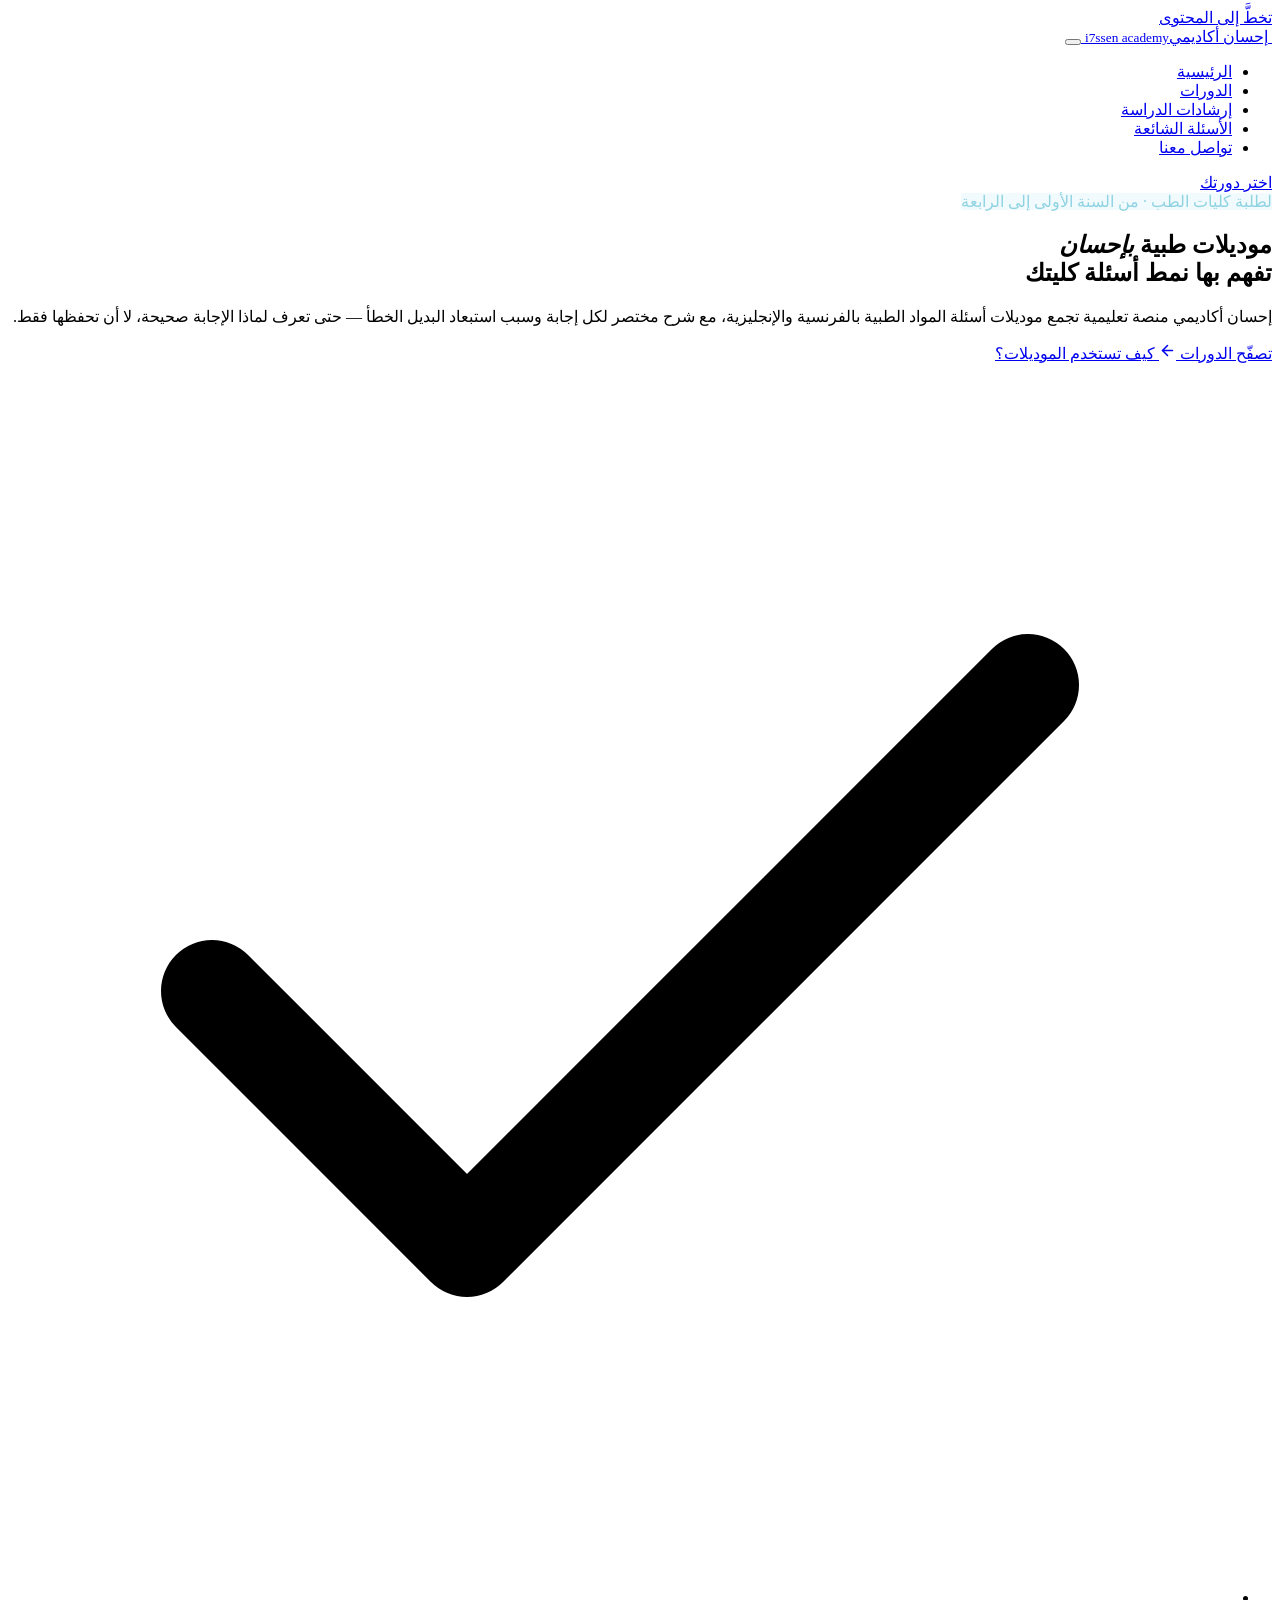
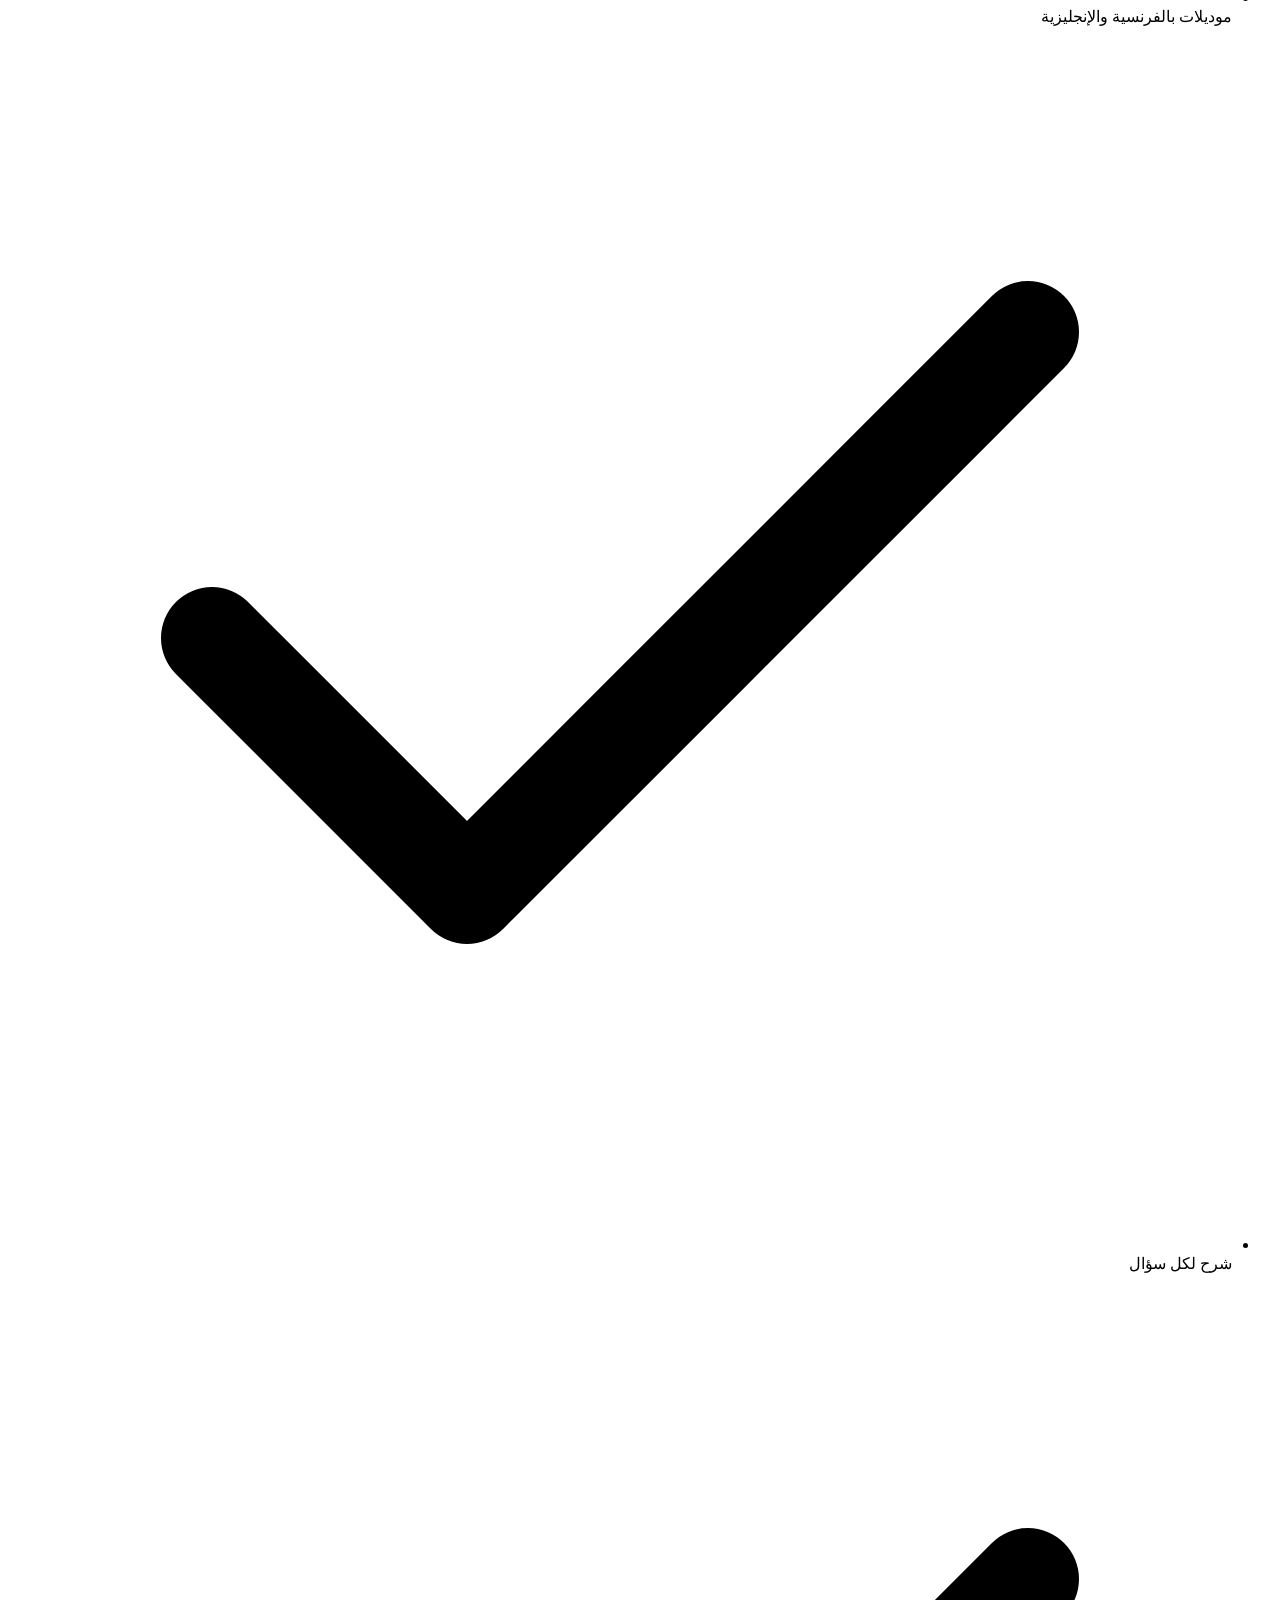
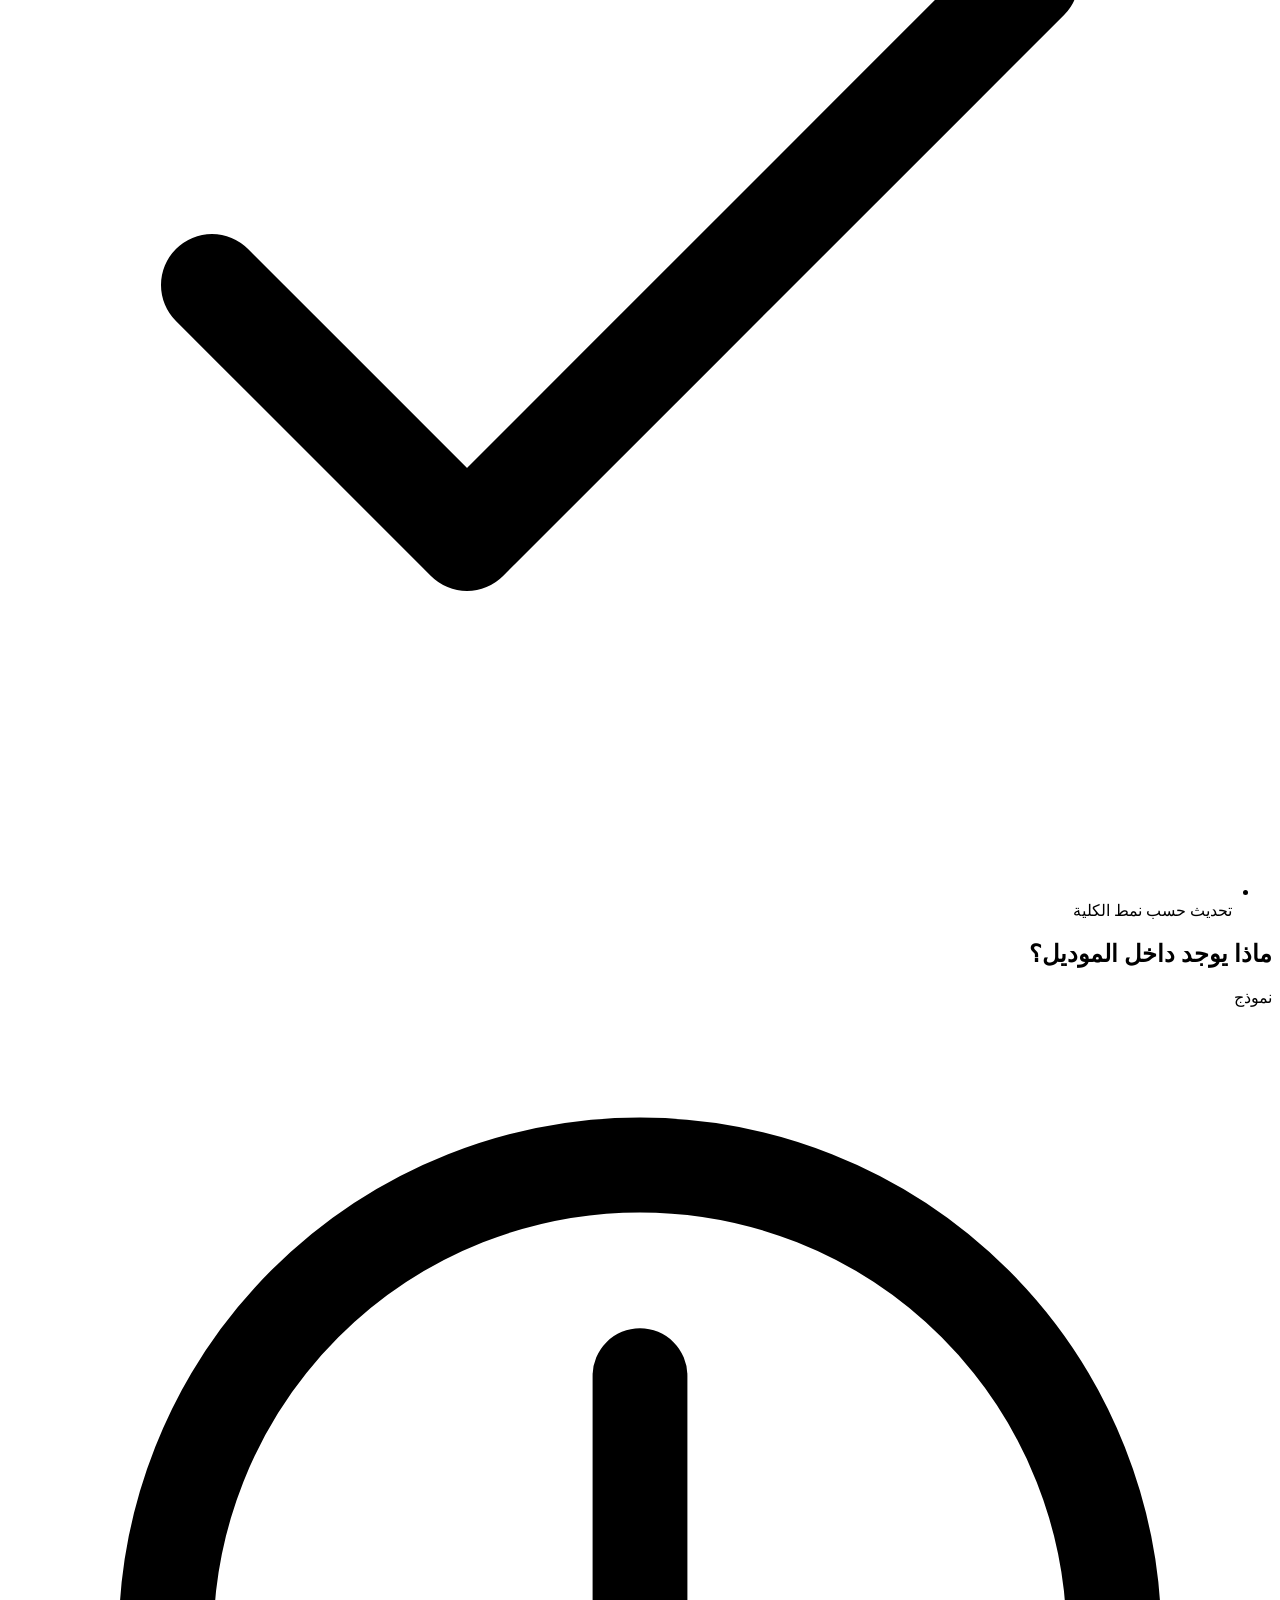
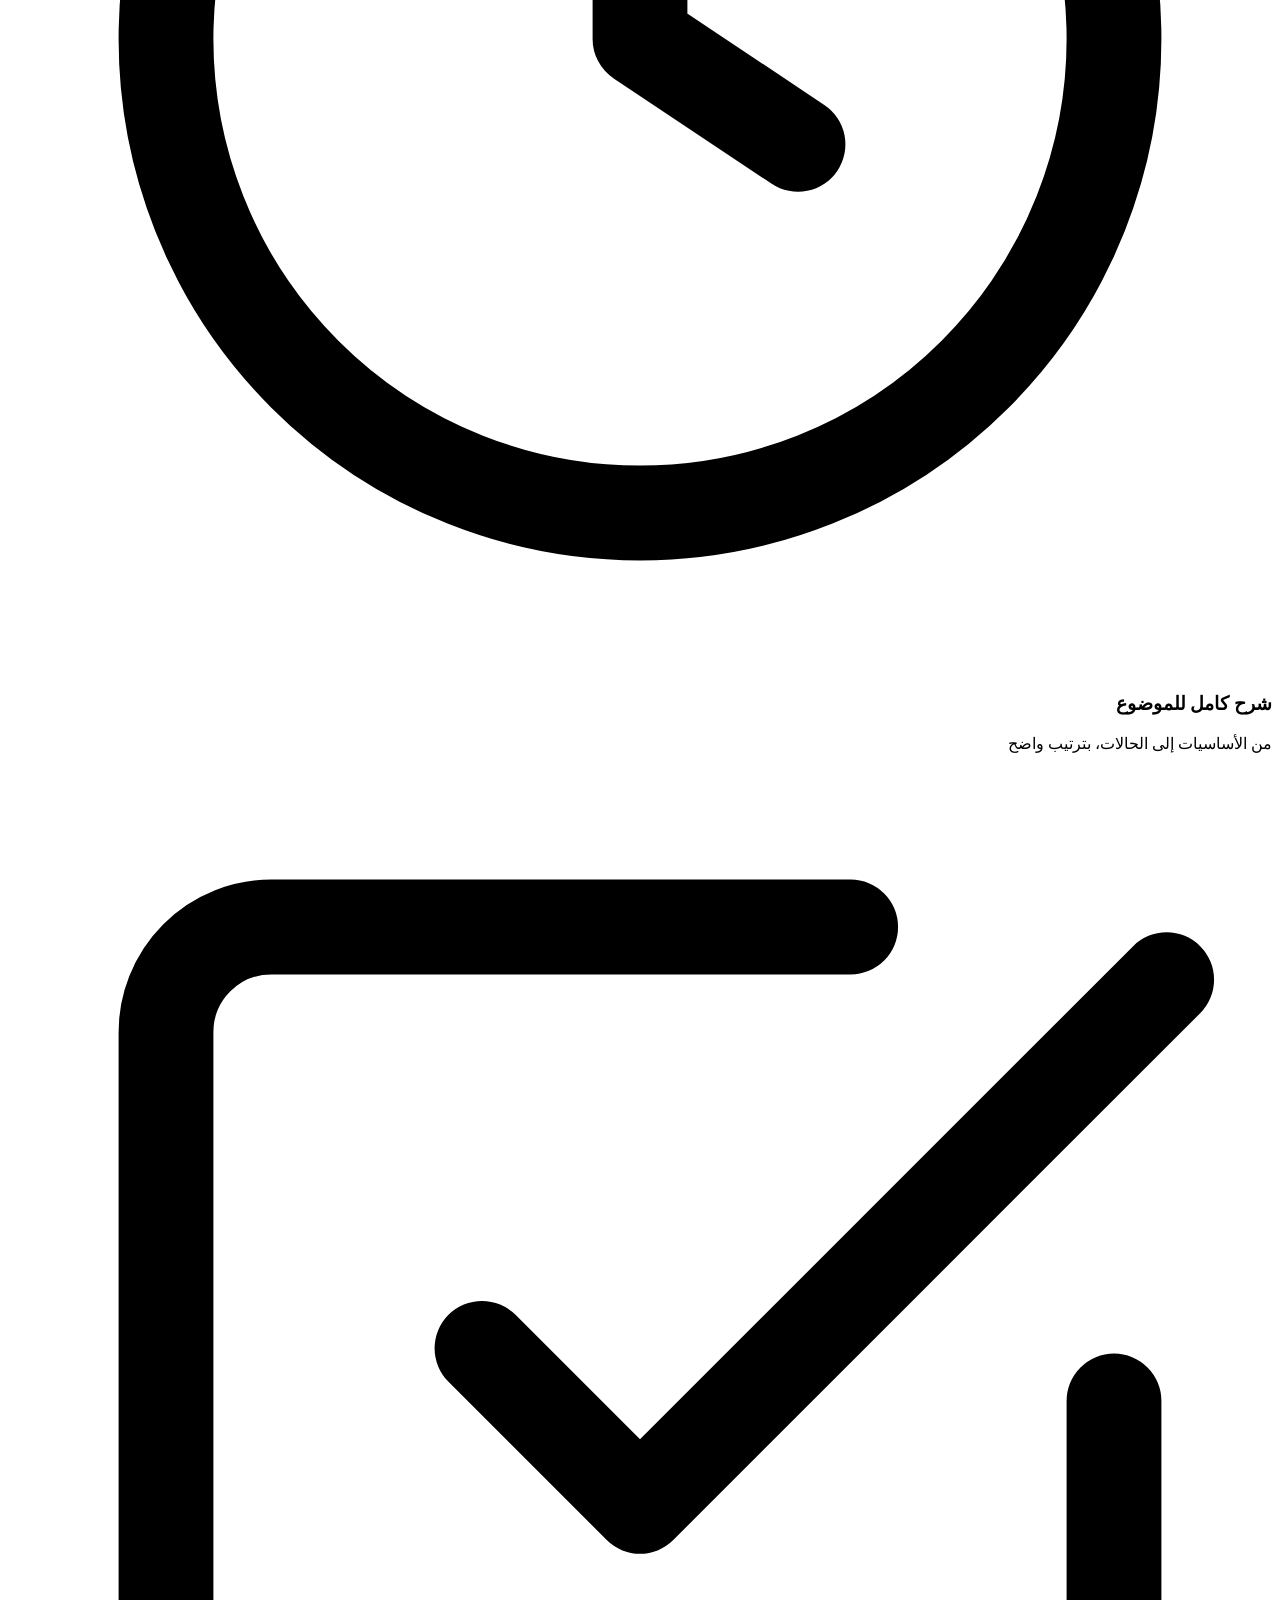
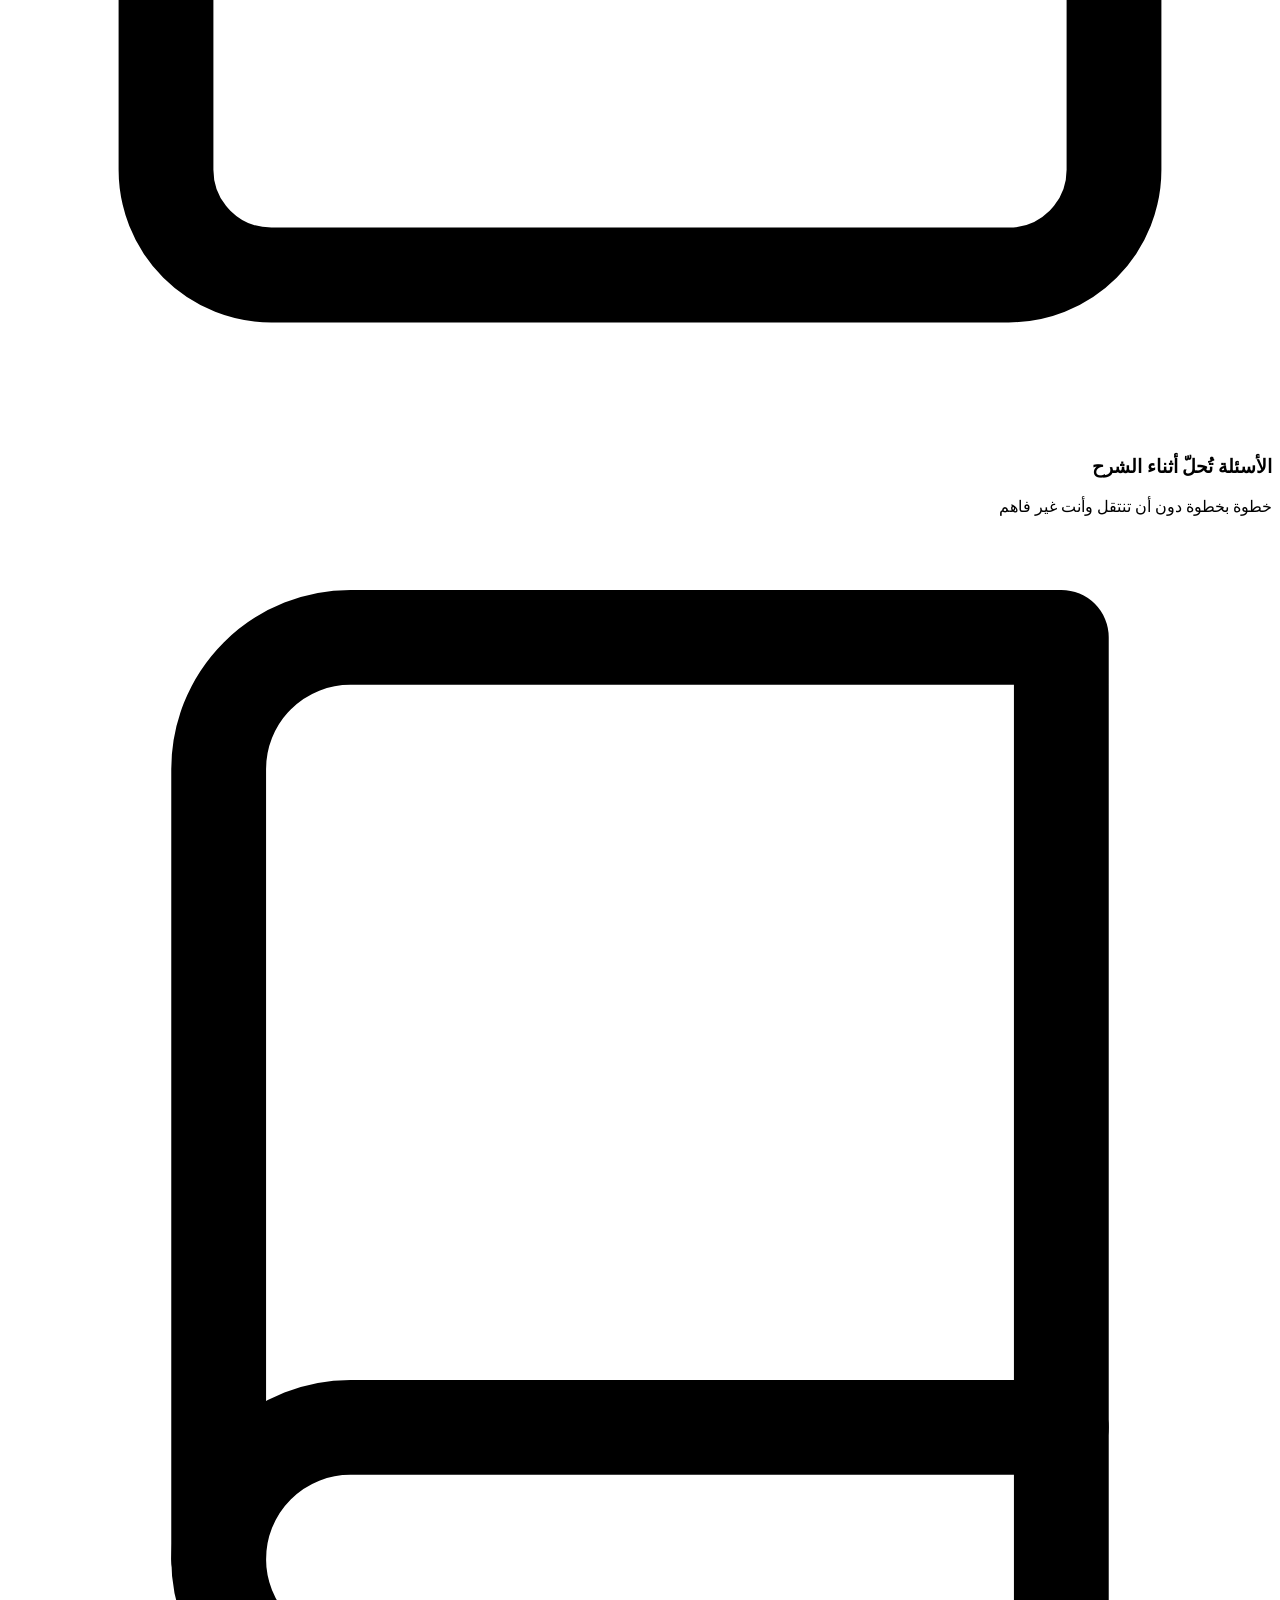
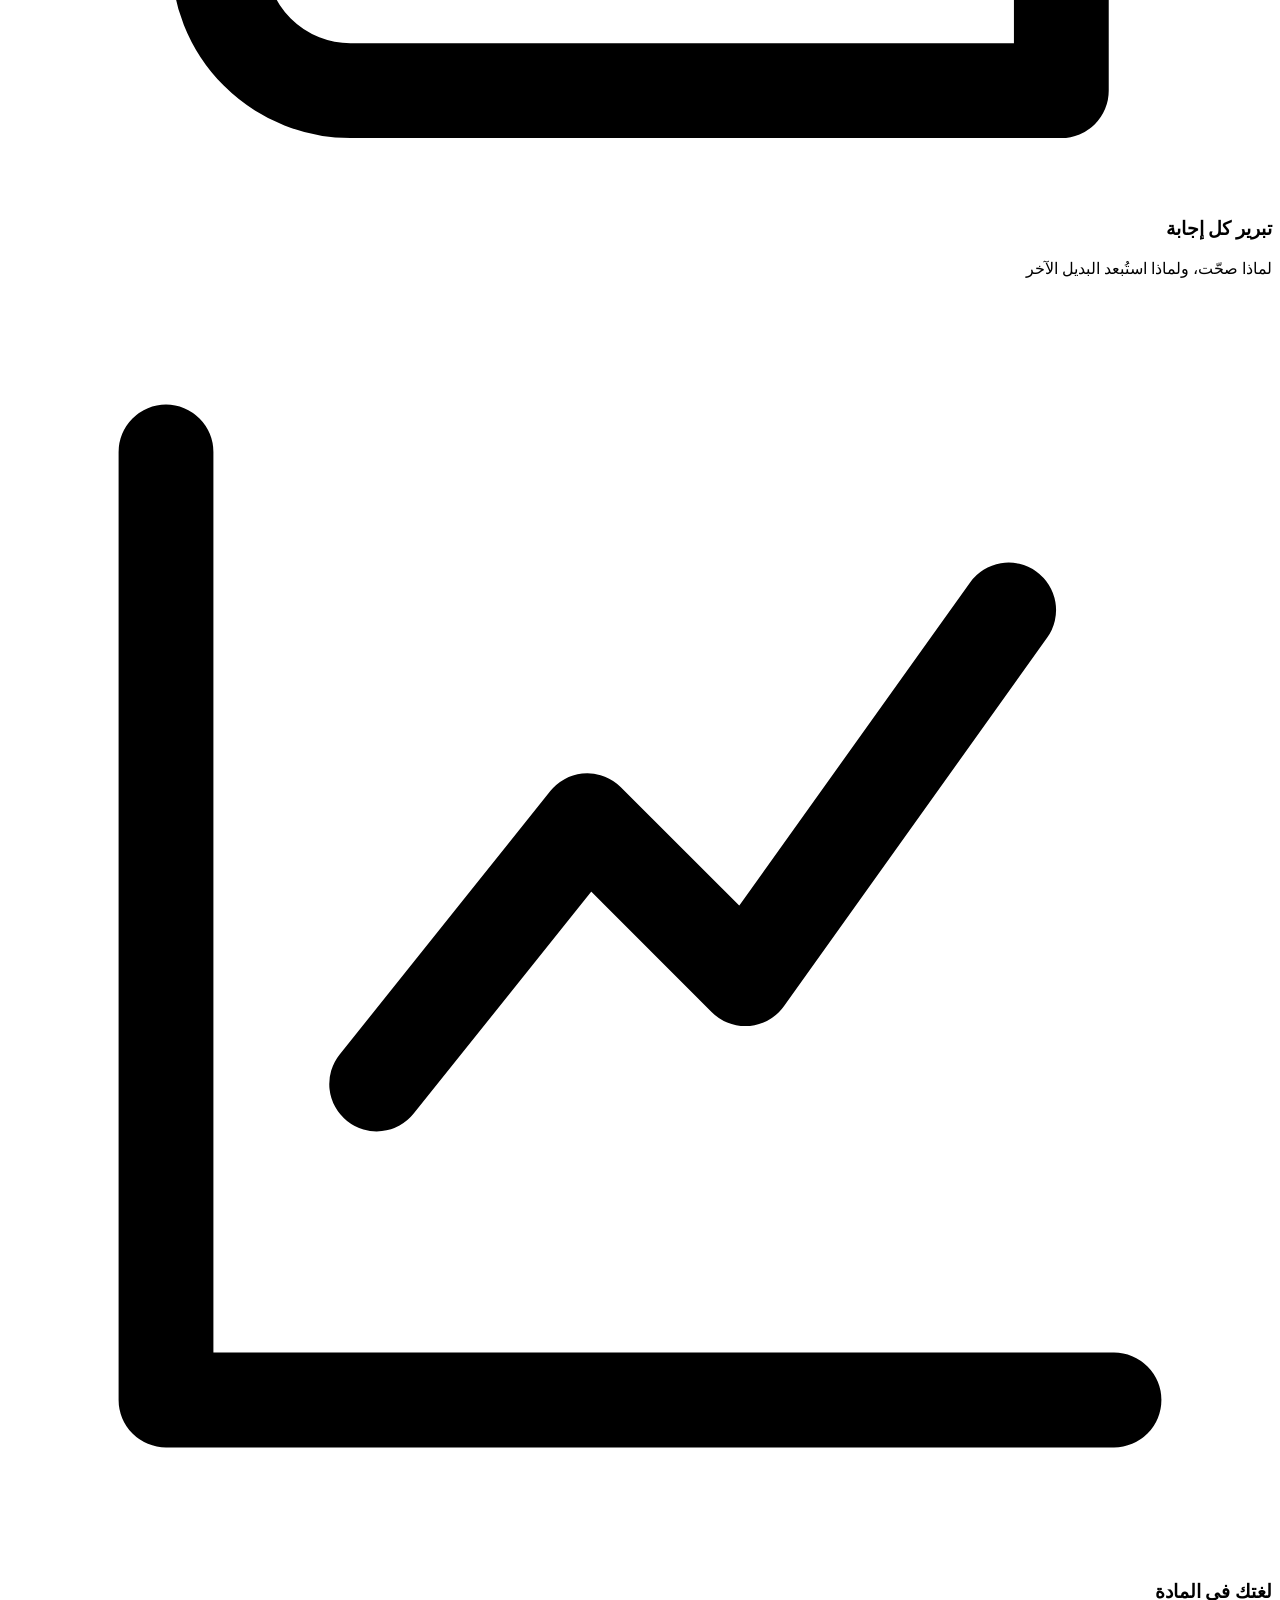
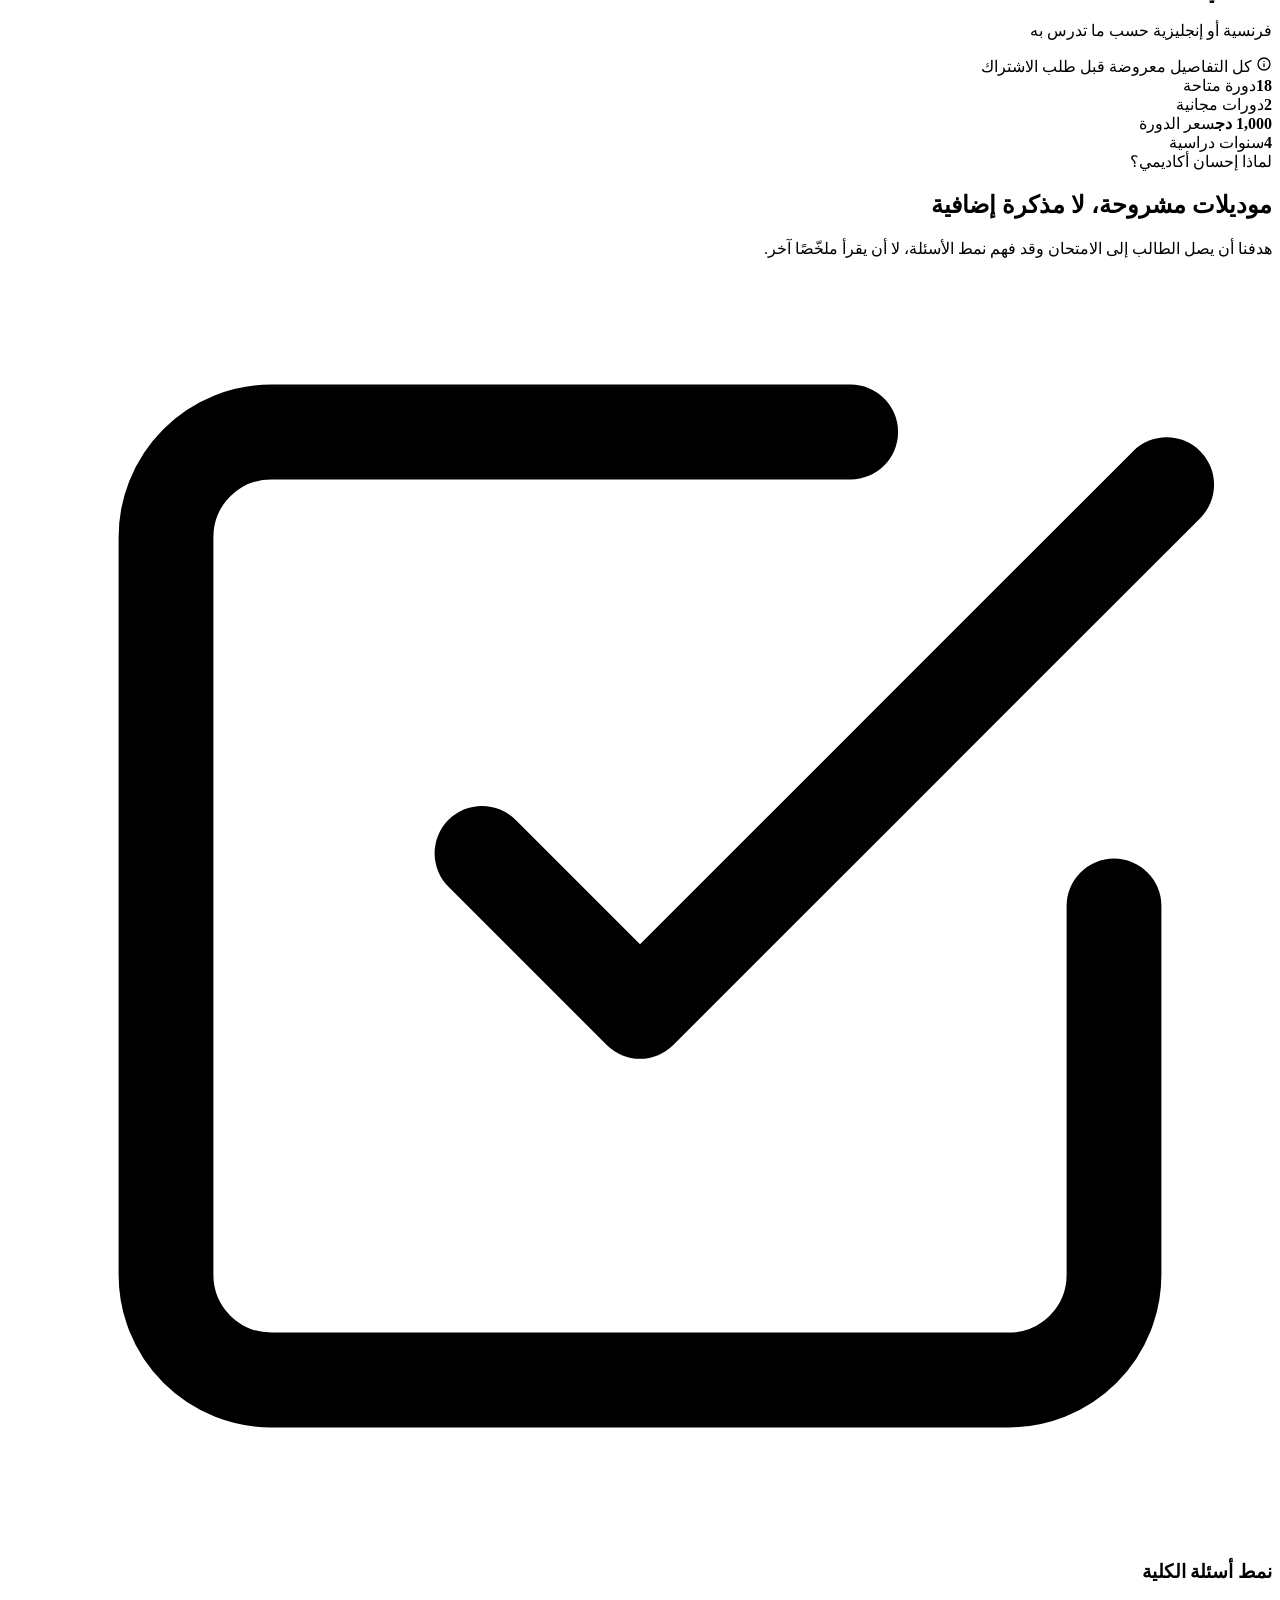
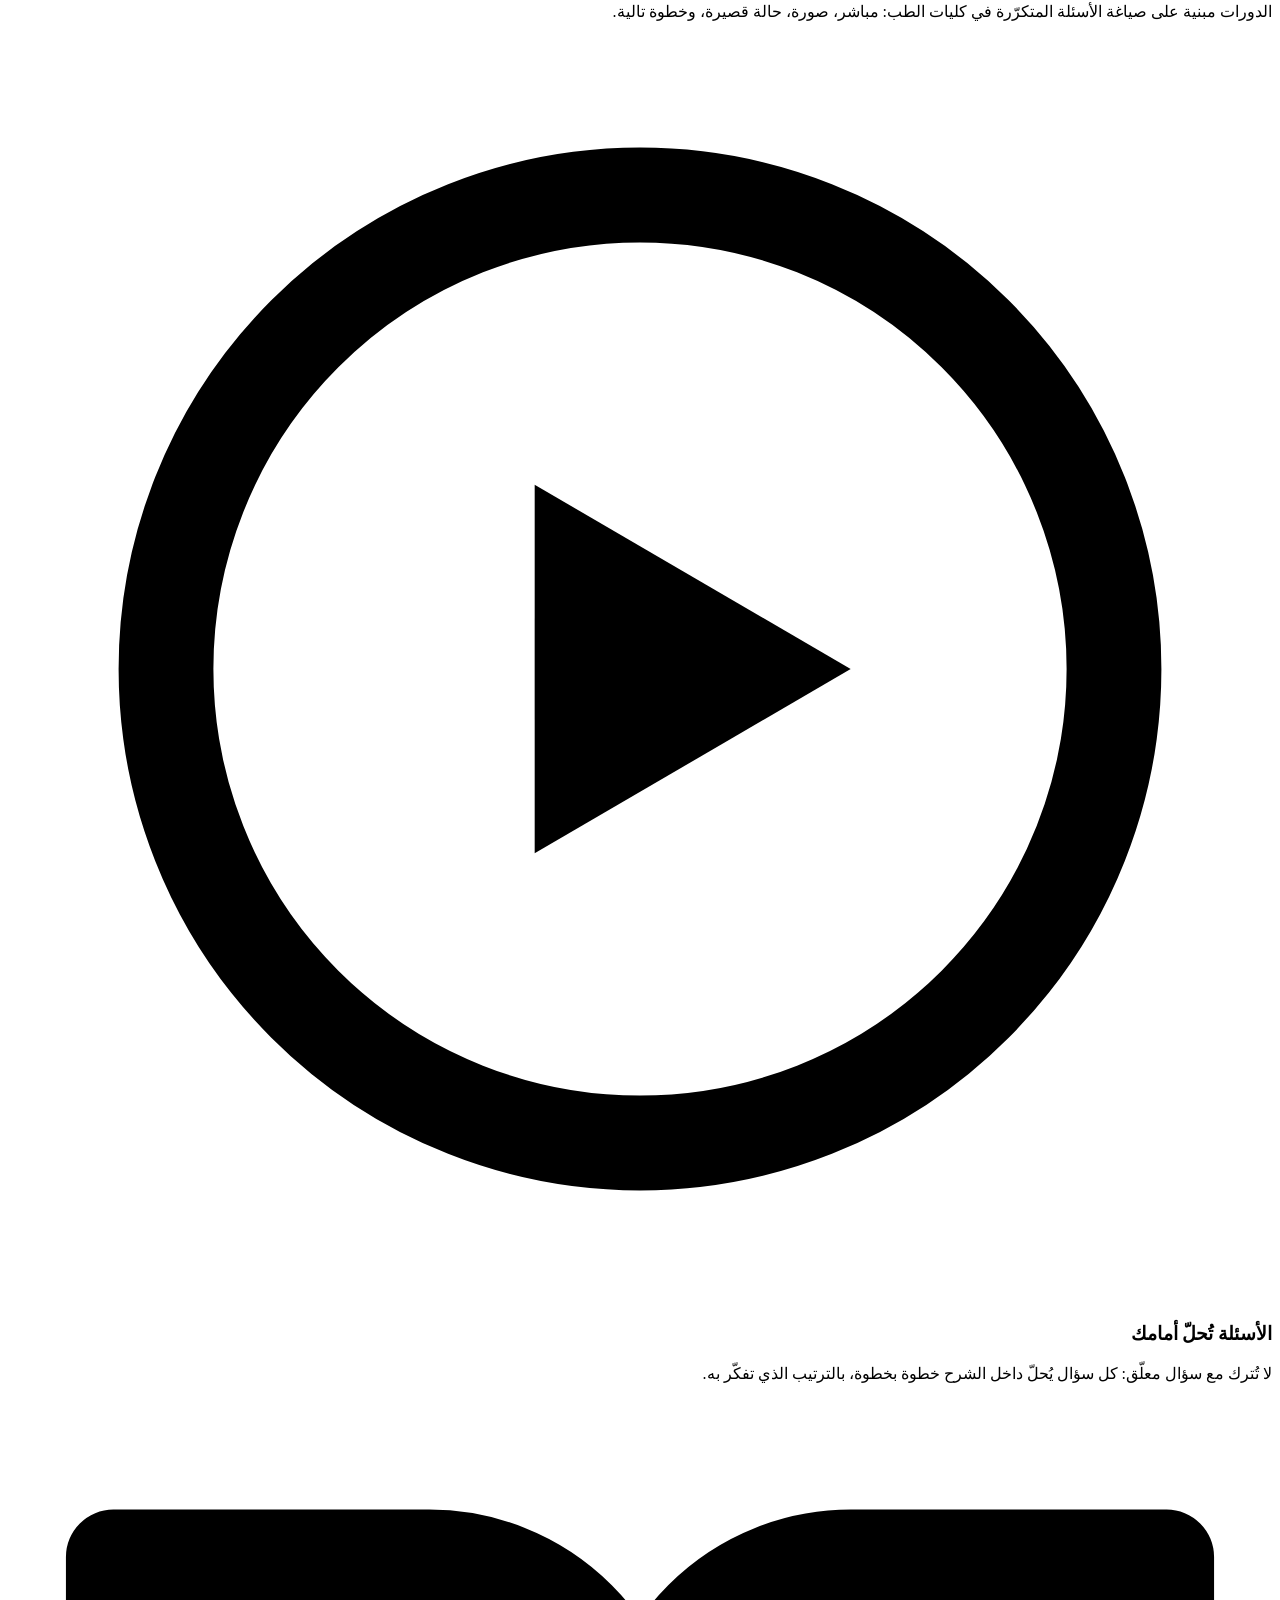
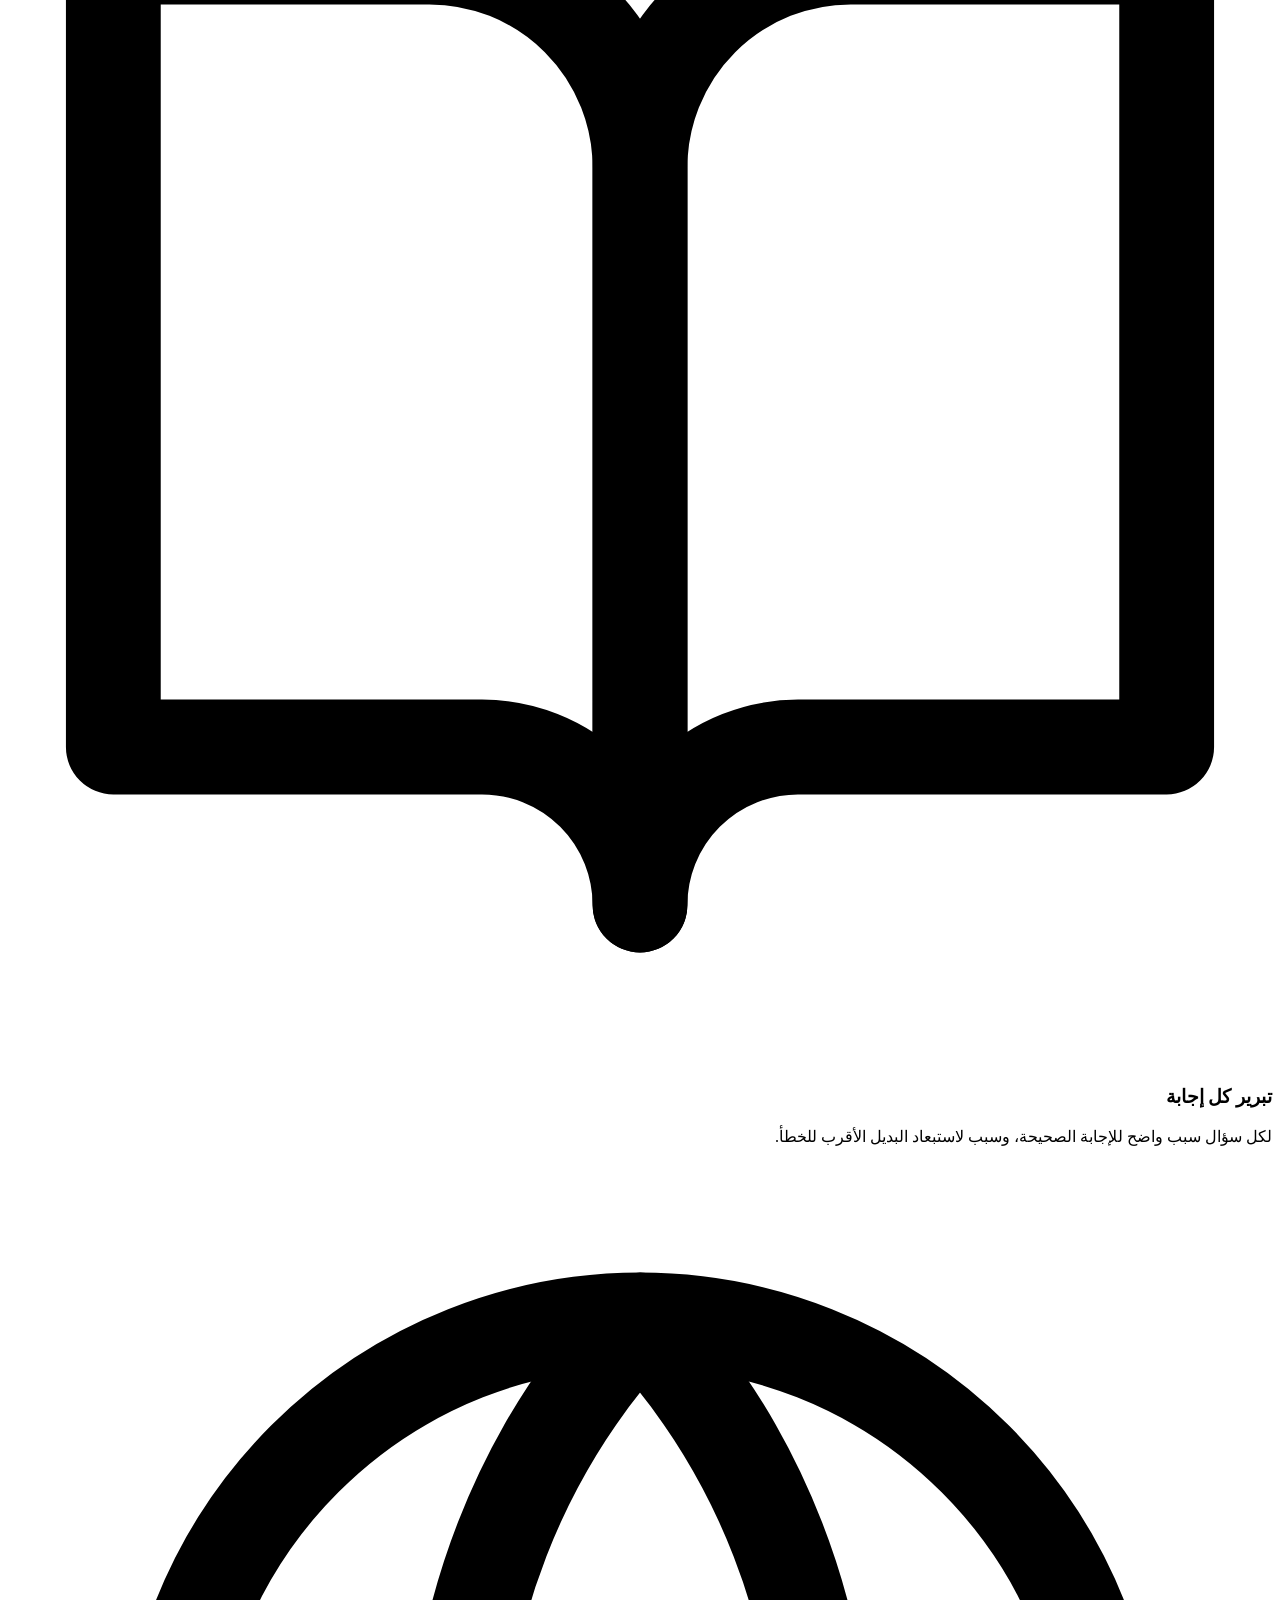
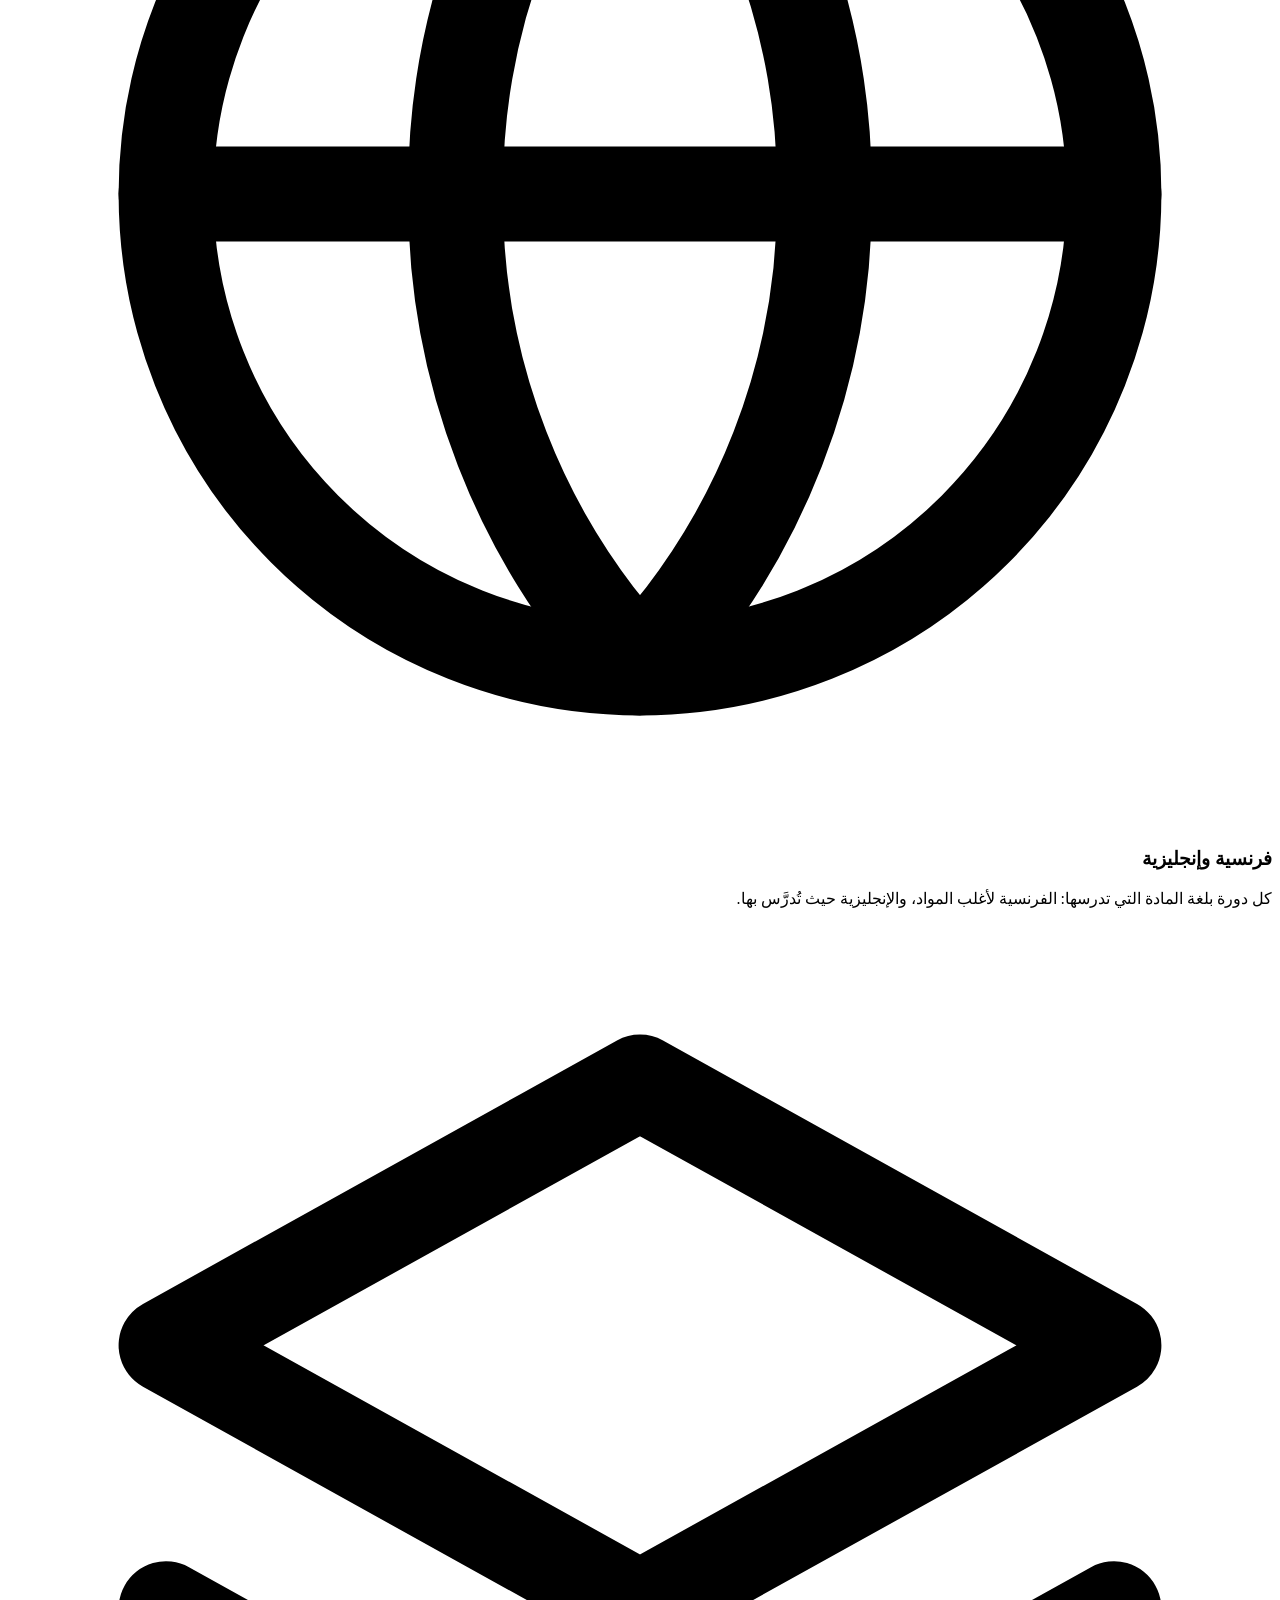
==== index.html @ d599712e "Add files via upload" ====
<!DOCTYPE html>
<html lang="ar" dir="rtl">
<head>
  <meta charset="UTF-8">
  <script>document.documentElement.classList.add("js");</script>
  <meta name="viewport" content="width=device-width, initial-scale=1">
  <title>إحسان أكاديمي | موديلات طبية لطلبة كليات الطب</title>
  <meta name="description" content="إحسان أكاديمي — دورات طبية على شكل موديلات مشروحة لطلبة كليات الطب: السنة الأولى إلى الرابعة ودورات عامة، مع حل الأسئلة داخل الشرح.">
  <link rel="preconnect" href="https://fonts.googleapis.com">
  <link rel="preconnect" href="https://fonts.gstatic.com" crossorigin>
  <link href="https://fonts.googleapis.com/css2?family=Tajawal:wght@400;500;700;800;900&display=swap" rel="stylesheet">
  <link rel="stylesheet" href="assets/css/style.css">
</head>
<body>
  <a class="skip-link" href="#main">تخطَّ إلى المحتوى</a>

  <!-- ======= الترويسة ======= -->
  <header class="site-header">
    <div class="container site-header__inner">
      <a class="brand" href="index.html">
        <span class="brand__mark" aria-hidden="true">
          <img src="assets/img/logo.svg" alt="">
        </span>
        <span>إحسان أكاديمي<small>i7ssen academy</small></span>
      </a>

      <button class="nav-toggle" type="button" aria-label="فتح القائمة" aria-expanded="false" aria-controls="site-nav">
        <span></span>
      </button>

      <nav class="nav" id="site-nav" aria-label="التنقّل الرئيسي">
        <ul class="nav__list">
          <li><a class="nav__link" href="index.html" aria-current="page">الرئيسية</a></li>
          <li><a class="nav__link" href="courses.html">الدورات</a></li>
          <li><a class="nav__link" href="guide.html">إرشادات الدراسة</a></li>
          <li><a class="nav__link" href="faq.html">الأسئلة الشائعة</a></li>
          <li><a class="nav__link" href="contact.html">تواصل معنا</a></li>
        </ul>
      </nav>

      <a class="btn btn--sm header__cta" href="courses.html">اختر دورتك</a>
    </div>
  </header>

  <main id="main">

    <!-- ======= الواجهة ======= -->
    <section class="hero">
      <div class="container hero__inner">
        <div>
          <span class="eyebrow" style="background:rgba(143,211,227,.12);border-color:rgba(143,211,227,.25);color:#8fd3e3">
            لطلبة كليات الطب · من السنة الأولى إلى الرابعة
          </span>
          <h1>موديلات طبية <em>بإحسان</em><br>تفهم بها نمط أسئلة كليتك</h1>
          <p class="hero__text">
            إحسان أكاديمي منصة تعليمية تجمع موديلات أسئلة المواد الطبية بالفرنسية
            والإنجليزية، مع شرح مختصر لكل إجابة وسبب استبعاد البديل الخطأ —
            حتى تعرف لماذا الإجابة صحيحة، لا أن تحفظها فقط.
          </p>
          <div class="hero__actions">
            <a class="btn btn--light" href="courses.html">
              تصفّح الدورات
              <svg width="17" height="17" viewBox="0 0 24 24" fill="none" stroke="currentColor" stroke-width="2.2" stroke-linecap="round" stroke-linejoin="round"><path d="M19 12H5"/><path d="M12 19l-7-7 7-7"/></svg>
            </a>
            <a class="btn btn--outline-light" href="guide.html">كيف تستخدم الموديلات؟</a>
          </div>
          <ul class="hero__meta">
            <li>
              <svg viewBox="0 0 24 24" fill="none" stroke="currentColor" stroke-width="2" stroke-linecap="round" stroke-linejoin="round"><path d="M20 6L9 17l-5-5"/></svg>
              موديلات بالفرنسية والإنجليزية
            </li>
            <li>
              <svg viewBox="0 0 24 24" fill="none" stroke="currentColor" stroke-width="2" stroke-linecap="round" stroke-linejoin="round"><path d="M20 6L9 17l-5-5"/></svg>
              شرح لكل سؤال
            </li>
            <li>
              <svg viewBox="0 0 24 24" fill="none" stroke="currentColor" stroke-width="2" stroke-linecap="round" stroke-linejoin="round"><path d="M20 6L9 17l-5-5"/></svg>
              تحديث حسب نمط الكلية
            </li>
          </ul>
        </div>

        <aside class="hero__card" aria-label="ماذا يوجد داخل الموديل">
          <div class="hero__card-top">
            <h2>ماذا يوجد داخل الموديل؟</h2>
            <span>نموذج</span>
          </div>

          <div class="mini-course">
            <span class="mini-course__icon" aria-hidden="true">
              <svg viewBox="0 0 24 24" fill="none" stroke="currentColor" stroke-width="1.8" stroke-linecap="round" stroke-linejoin="round"><circle cx="12" cy="12" r="9"/><path d="M12 7v5l3 2"/></svg>
            </span>
            <div>
              <h3>شرح كامل للموضوع</h3>
              <p>من الأساسيات إلى الحالات، بترتيب واضح</p>
            </div>
          </div>

          <div class="mini-course">
            <span class="mini-course__icon" aria-hidden="true">
              <svg viewBox="0 0 24 24" fill="none" stroke="currentColor" stroke-width="1.8" stroke-linecap="round" stroke-linejoin="round"><path d="M9 11l3 3L22 4"/><path d="M21 12v7a2 2 0 0 1-2 2H5a2 2 0 0 1-2-2V5a2 2 0 0 1 2-2h11"/></svg>
            </span>
            <div>
              <h3>الأسئلة تُحلّ أثناء الشرح</h3>
              <p>خطوة بخطوة دون أن تنتقل وأنت غير فاهم</p>
            </div>
          </div>

          <div class="mini-course">
            <span class="mini-course__icon" aria-hidden="true">
              <svg viewBox="0 0 24 24" fill="none" stroke="currentColor" stroke-width="1.8" stroke-linecap="round" stroke-linejoin="round"><path d="M4 19.5A2.5 2.5 0 0 1 6.5 17H20"/><path d="M6.5 2H20v20H6.5A2.5 2.5 0 0 1 4 19.5v-15A2.5 2.5 0 0 1 6.5 2z"/></svg>
            </span>
            <div>
              <h3>تبرير كل إجابة</h3>
              <p>لماذا صحّت، ولماذا استُبعد البديل الآخر</p>
            </div>
          </div>

          <div class="mini-course">
            <span class="mini-course__icon" aria-hidden="true">
              <svg viewBox="0 0 24 24" fill="none" stroke="currentColor" stroke-width="1.8" stroke-linecap="round" stroke-linejoin="round"><path d="M3 3v18h18"/><path d="M7 15l4-5 3 3 5-7"/></svg>
            </span>
            <div>
              <h3>لغتك في المادة</h3>
              <p>فرنسية أو إنجليزية حسب ما تدرس به</p>
            </div>
          </div>

          <div class="hero__card-foot">
            <svg width="16" height="16" viewBox="0 0 24 24" fill="none" stroke="currentColor" stroke-width="2" stroke-linecap="round" stroke-linejoin="round"><circle cx="12" cy="12" r="9"/><path d="M12 16v-4"/><path d="M12 8h.01"/></svg>
            كل التفاصيل معروضة قبل طلب الاشتراك
          </div>
        </aside>
      </div>
    </section>

    <!-- ======= الإحصاءات ======= -->
    <div class="container">
      <div class="stats" data-reveal id="stats">
        <div class="stat"><strong data-stat="groups">18</strong><span>دورة متاحة</span></div>
        <div class="stat"><strong data-stat="free">2</strong><span>دورات مجانية</span></div>
        <div class="stat"><strong data-stat="price">1,000 دج</strong><span>سعر الدورة</span></div>
        <div class="stat"><strong data-stat="years">4</strong><span>سنوات دراسية</span></div>
      </div>
    </div>

    <!-- ======= لماذا إحسان ======= -->
    <section class="section">
      <div class="container">
        <div class="section-head section-head--center" data-reveal>
          <span class="eyebrow">لماذا إحسان أكاديمي؟</span>
          <h2>موديلات مشروحة، لا مذكرة إضافية</h2>
          <p>هدفنا أن يصل الطالب إلى الامتحان وقد فهم نمط الأسئلة، لا أن يقرأ ملخّصًا آخر.</p>
        </div>

        <div class="grid grid--3">
          <article class="feature" data-reveal>
            <div class="feature__icon" aria-hidden="true"><svg viewBox="0 0 24 24" fill="none" stroke="currentColor" stroke-width="1.8" stroke-linecap="round" stroke-linejoin="round"><path d="M9 11l3 3L22 4"/><path d="M21 12v7a2 2 0 0 1-2 2H5a2 2 0 0 1-2-2V5a2 2 0 0 1 2-2h11"/></svg></div>
            <h3>نمط أسئلة الكلية</h3>
            <p>الدورات مبنية على صياغة الأسئلة المتكرّرة في كليات الطب: مباشر، صورة، حالة قصيرة، وخطوة تالية.</p>
          </article>

          <article class="feature" data-reveal data-reveal-delay="80">
            <div class="feature__icon" aria-hidden="true"><svg viewBox="0 0 24 24" fill="none" stroke="currentColor" stroke-width="1.8" stroke-linecap="round" stroke-linejoin="round"><circle cx="12" cy="12" r="9"/><path d="M10 8.5l6 3.5-6 3.5z" fill="currentColor" stroke="none"/></svg></div>
            <h3>الأسئلة تُحلّ أمامك</h3>
            <p>لا تُترك مع سؤال معلّق: كل سؤال يُحلّ داخل الشرح خطوة بخطوة، بالترتيب الذي تفكّر به.</p>
          </article>

          <article class="feature" data-reveal data-reveal-delay="160">
            <div class="feature__icon" aria-hidden="true"><svg viewBox="0 0 24 24" fill="none" stroke="currentColor" stroke-width="1.8" stroke-linecap="round" stroke-linejoin="round"><path d="M2 3h6a4 4 0 0 1 4 4v14a3 3 0 0 0-3-3H2z"/><path d="M22 3h-6a4 4 0 0 0-4 4v14a3 3 0 0 1 3-3h7z"/></svg></div>
            <h3>تبرير كل إجابة</h3>
            <p>لكل سؤال سبب واضح للإجابة الصحيحة، وسبب لاستبعاد البديل الأقرب للخطأ.</p>
          </article>

          <article class="feature" data-reveal>
            <div class="feature__icon" aria-hidden="true"><svg viewBox="0 0 24 24" fill="none" stroke="currentColor" stroke-width="1.8" stroke-linecap="round" stroke-linejoin="round"><circle cx="12" cy="12" r="9"/><path d="M3 12h18"/><path d="M12 3a13 13 0 0 1 3.5 9 13 13 0 0 1-3.5 9 13 13 0 0 1-3.5-9A13 13 0 0 1 12 3z"/></svg></div>
            <h3>فرنسية وإنجليزية</h3>
            <p>كل دورة بلغة المادة التي تدرسها: الفرنسية لأغلب المواد، والإنجليزية حيث تُدرَّس بها.</p>
          </article>

          <article class="feature" data-reveal data-reveal-delay="80">
            <div class="feature__icon" aria-hidden="true"><svg viewBox="0 0 24 24" fill="none" stroke="currentColor" stroke-width="1.8" stroke-linecap="round" stroke-linejoin="round"><path d="M12 3l9 5-9 5-9-5 9-5z"/><path d="M3 13l9 5 9-5"/></svg></div>
            <h3>لكل سنة دوراتها</h3>
            <p>دورات من السنة الأولى إلى الرابعة، ودورات عامة تصلح لكل السنوات.</p>
          </article>

          <article class="feature" data-reveal data-reveal-delay="160">
            <div class="feature__icon" aria-hidden="true"><svg viewBox="0 0 24 24" fill="none" stroke="currentColor" stroke-width="1.8" stroke-linecap="round" stroke-linejoin="round"><path d="M20.6 13.4L13.4 20.6a2 2 0 0 1-2.8 0l-8-8V3h9.6l8.4 8.4a2 2 0 0 1 0 2z"/><circle cx="7.5" cy="7.5" r="1.2"/></svg></div>
            <h3>سعر واضح</h3>
            <p>سعر واحد معلن لكل دورة: 1,000 دج، مع دورات مجانية كاملة.</p>
          </article>
        </div>
      </div>
    </section>

    <!-- ======= الموديلات المختارة ======= -->
    <section class="section section--alt">
      <div class="container">
        <div class="section-head" data-reveal style="display:flex;justify-content:space-between;align-items:flex-end;gap:24px;max-width:none">
          <div style="max-width:640px">
            <span class="eyebrow">الدورات المتاحة</span>
            <h2>الأكثر طلبًا الآن</h2>
            <p>الدورتان الأعلى طلبًا في الصدارة، تليهما مختارات من دورات السنوات. القائمة الكاملة في صفحة الدورات.</p>
          </div>
          <a class="btn btn--ghost btn--sm" href="courses.html">كل الدورات</a>
        </div>

        <div class="grid grid--3" id="featured-grid">
          <!-- تُبنى تلقائيًا من ملف البيانات -->
        </div>
        <noscript>
          <p class="text-center" style="margin-top:24px">
            لعرض الموديلات، استخدم متصفّحًا يدعم JavaScript، أو تفضّل إلى
            <a href="courses.html">صفحة الدورات</a>.
          </p>
        </noscript>
      </div>
    </section>

    <!-- ======= الموديلات حسب السنة ======= -->
    <section class="section">
      <div class="container">
        <div class="section-head section-head--center" data-reveal>
          <span class="eyebrow">حسب السنة الدراسية</span>
          <h2>اختر سنتك أو ابدأ بدورة عامة</h2>
          <p>كل سنة لها موديلاتها الخاصة. اضغط على سنتك لتظهر لك الدورات المتاحة لها مباشرة.</p>
        </div>

        <div class="grid grid--2">
          <a class="feature" href="courses.html?year=1" data-reveal style="display:block;color:inherit">
            <div class="feature__icon" aria-hidden="true"><strong style="font-size:17px">1</strong></div>
            <h3>السنة الأولى</h3>
            <p>Biochimie (EN) · Anatomie · Biostatistique (مجانية) · Histologie</p>
          </a>

          <a class="feature" href="courses.html?year=2" data-reveal data-reveal-delay="60" style="display:block;color:inherit">
            <div class="feature__icon" aria-hidden="true"><strong style="font-size:17px">2</strong></div>
            <h3>السنة الثانية</h3>
            <p>Physiologie — الجهاز القلبي التنفسي · Physiologie — الجهاز البولي</p>
          </a>

          <a class="feature" href="courses.html?year=3" data-reveal style="display:block;color:inherit">
            <div class="feature__icon" aria-hidden="true"><strong style="font-size:17px">3</strong></div>
            <h3>السنة الثالثة</h3>
            <p>Physiopathologie · Sémiologie · Immunologie (مجانية) · Anapathologie · Pharmacologie · Parasitologie · Radiologie · Biochimie neuro</p>
          </a>

          <a class="feature" href="courses.html?year=4" data-reveal data-reveal-delay="60" style="display:block;color:inherit">
            <div class="feature__icon" aria-hidden="true"><strong style="font-size:17px">4</strong></div>
            <h3>السنة الرابعة</h3>
            <p>Hématologie</p>
          </a>

          <a class="feature" href="courses.html?year=0" data-reveal style="display:block;color:inherit;grid-column:1/-1">
            <div class="feature__icon" aria-hidden="true">
              <svg viewBox="0 0 24 24" fill="none" stroke="currentColor" stroke-width="1.8" stroke-linecap="round" stroke-linejoin="round"><circle cx="12" cy="12" r="9"/><path d="M3 12h18"/><path d="M12 3a13 13 0 0 1 3.5 9 13 13 0 0 1-3.5 9 13 13 0 0 1-3.5-9A13 13 0 0 1 12 3z"/></svg>
            </div>
            <h3>دورات عامة لكل السنوات</h3>
            <p>Interprétation des Radiographies Thoraciques · Anglais Médical</p>
          </a>
        </div>

        <div class="callout" style="margin-top:26px">
          <svg viewBox="0 0 24 24" fill="none" stroke="currentColor" stroke-width="1.9" stroke-linecap="round" stroke-linejoin="round" aria-hidden="true">
            <circle cx="12" cy="12" r="9"/><path d="M12 16v-4"/><path d="M12 8h.01"/>
          </svg>
          <p><strong>السنة الخامسة والسادسة:</strong> الموديلات قيد الإعداد حاليًا. راسلنا لنُشعرك عند إطلاقها.</p>
        </div>
      </div>
    </section>

    <!-- ======= كيف تستخدم الموديل ======= -->
    <section class="section section--alt">
      <div class="container">
        <div class="section-head section-head--center" data-reveal>
          <span class="eyebrow">كيف تستخدم الموديل</span>
          <h2>ثلاث خطوات تحوّل المشاهدة إلى تعلّم</h2>
          <p>الأسئلة تُحلّ أثناء الشرح، لذلك المهارة الحقيقية هي أن تحاول قبل أن ترى الحل.</p>
        </div>

        <div class="steps">
          <div class="step" data-reveal>
            <h3>أوقف الشرح قبل الحل</h3>
            <p>اقرأ السؤال واختر إجابتك أولًا، ثم أكمل. لا تكتفِ بالمتابعة السلبية.</p>
            <span class="step__line" aria-hidden="true"></span>
          </div>
          <div class="step" data-reveal data-reveal-delay="100">
            <h3>قارن واكتب سبب الخطأ</h3>
            <p>قارن اختيارك بالحل، وسجّل سبب الخطأ: نقص معلومة، سوء فهم، أو تسرّع.</p>
            <span class="step__line" aria-hidden="true"></span>
          </div>
          <div class="step" data-reveal data-reveal-delay="200">
            <h3>أعد الأسئلة بعد يوم</h3>
            <p>أعد حل الأسئلة التي أخطأت فيها دون النظر إلى الشرح؛ هذه هي المراجعة الحقيقية.</p>
          </div>
        </div>
      </div>
    </section>

    <!-- ======= دعوة ======= -->
    <section class="section section--tight">
      <div class="container">
        <div class="cta-band" data-reveal>
          <div>
            <h2>لم تجد مادة سنتك؟</h2>
            <p>أخبرنا بالمادة والسنة الدراسية، وسنوضّح لك ما هو متاح الآن وما سيُضاف قريبًا.</p>
          </div>
          <div class="cta-band__actions">
            <a class="btn btn--light" href="contact.html">تواصل معنا</a>
            <a class="btn btn--outline-light" href="faq.html">الأسئلة الشائعة</a>
          </div>
        </div>
      </div>
    </section>

  </main>

  <!-- ======= التذييل ======= -->
  <footer class="site-footer">
    <div class="container">
      <div class="footer__grid">
        <div class="footer__about">
          <a class="brand" href="index.html">
            <span class="brand__mark" aria-hidden="true">
              <img src="assets/img/logo.svg" alt="">
            </span>
            <span>إحسان أكاديمي<small>i7ssen academy</small></span>
          </a>
          <p>أكاديمية تعليمية تقدّم دورات على شكل موديلات مشروحة لطلبة كليات الطب، من السنة الأولى إلى الرابعة، مع حل الأسئلة داخل الشرح.</p>
        </div>

        <div>
          <h3>الموقع</h3>
          <ul>
            <li><a href="index.html">الرئيسية</a></li>
            <li><a href="courses.html">الدورات</a></li>
            <li><a href="guide.html">إرشادات الدراسة</a></li>
            <li><a href="faq.html">الأسئلة الشائعة</a></li>
            <li><a href="contact.html">تواصل معنا</a></li>
          </ul>
        </div>

        <div>
          <h3>حسب السنة</h3>
          <ul>
            <li><a href="courses.html?year=1">السنة الأولى</a></li>
            <li><a href="courses.html?year=2">السنة الثانية</a></li>
            <li><a href="courses.html?year=3">السنة الثالثة</a></li>
            <li><a href="courses.html?year=4">السنة الرابعة</a></li>
            <li><a href="courses.html?year=0">دورات عامة</a></li>
            <li><span style="color:#7fa19d">الخامسة والسادسة — قريبًا</span></li>
          </ul>
        </div>

        <div>
          <h3>معلومات</h3>
          <ul>
            <li><a href="faq.html#pricing">الأسعار</a></li>
            <li><a href="faq.html#content">عن الدورات</a></li>
            <li><a href="guide.html#tools">ما تحتاجه قبل البدء</a></li>
            <li><a href="guide.html#schedule">خطة المراجعة</a></li>
          </ul>
        </div>
      </div>

      <div class="footer__bottom">
        <p>© إحسان أكاديمي — موقع تعريفي. جميع المعلومات للعرض التوضيحي.</p>
        <div class="socials">
          <a href="https://www.instagram.com/i7ssen_academy/" target="_blank" rel="noopener" aria-label="إنستغرام إحسان أكاديمي">
            <svg viewBox="0 0 24 24" fill="none" stroke="currentColor" stroke-width="1.8" stroke-linecap="round" stroke-linejoin="round"><rect x="3" y="3" width="18" height="18" rx="5"/><circle cx="12" cy="12" r="4"/><path d="M17.5 6.5h.01"/></svg>
          </a>
        </div>
      </div>
    </div>
  </footer>

  <script src="assets/js/data.js"></script>
  <script src="assets/js/main.js"></script>
</body>
</html>
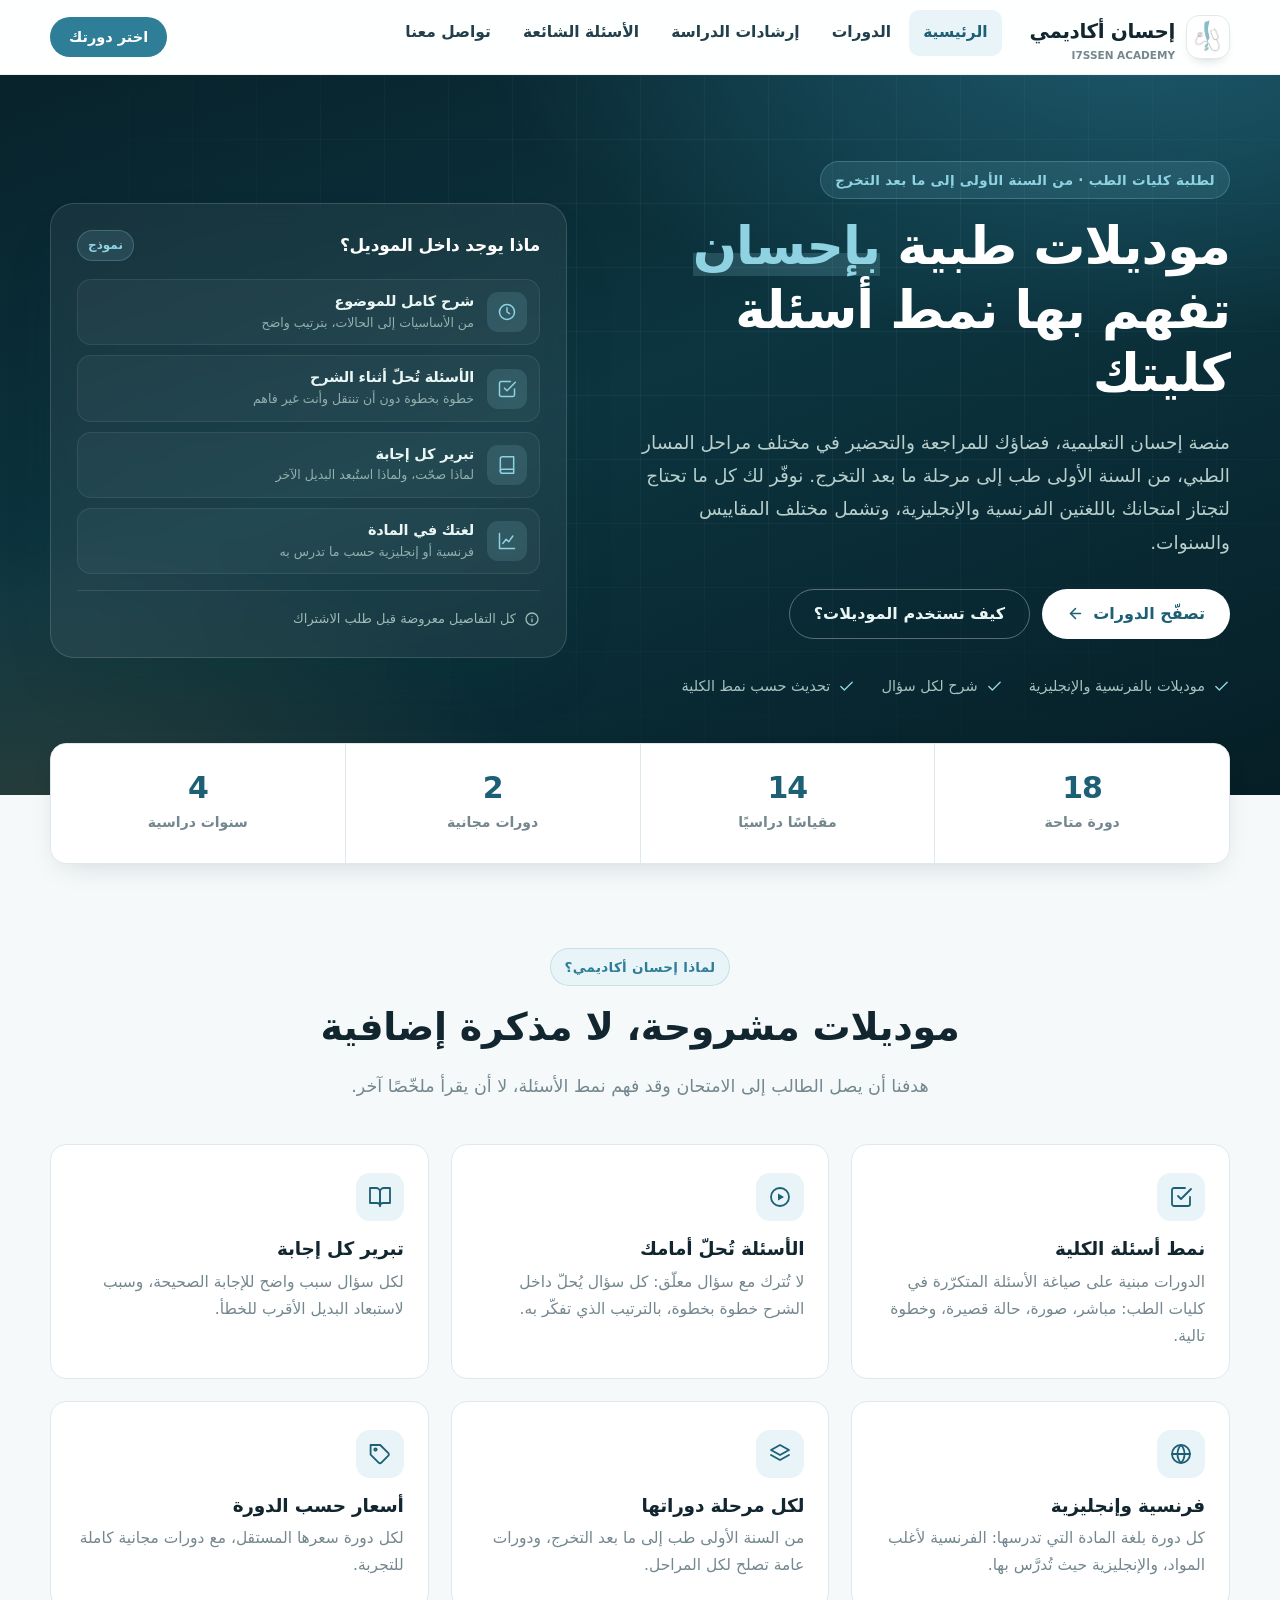
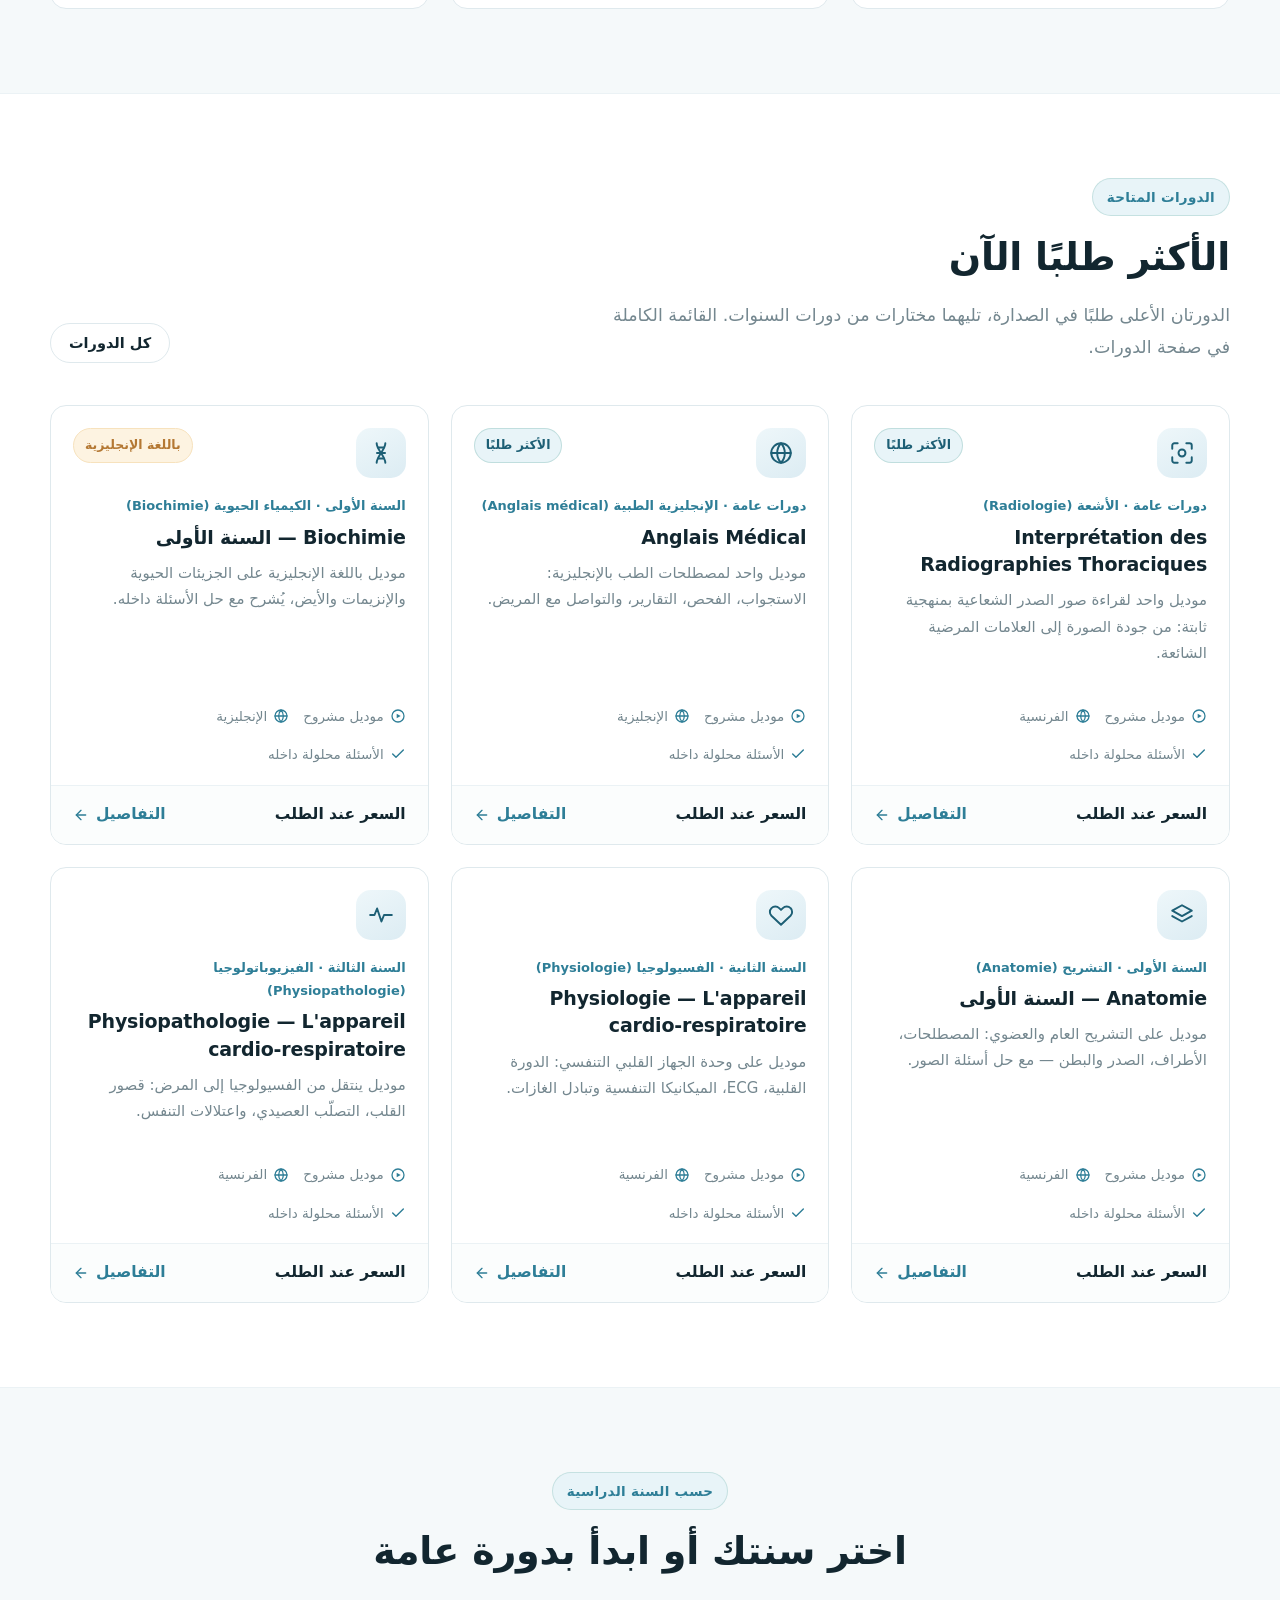
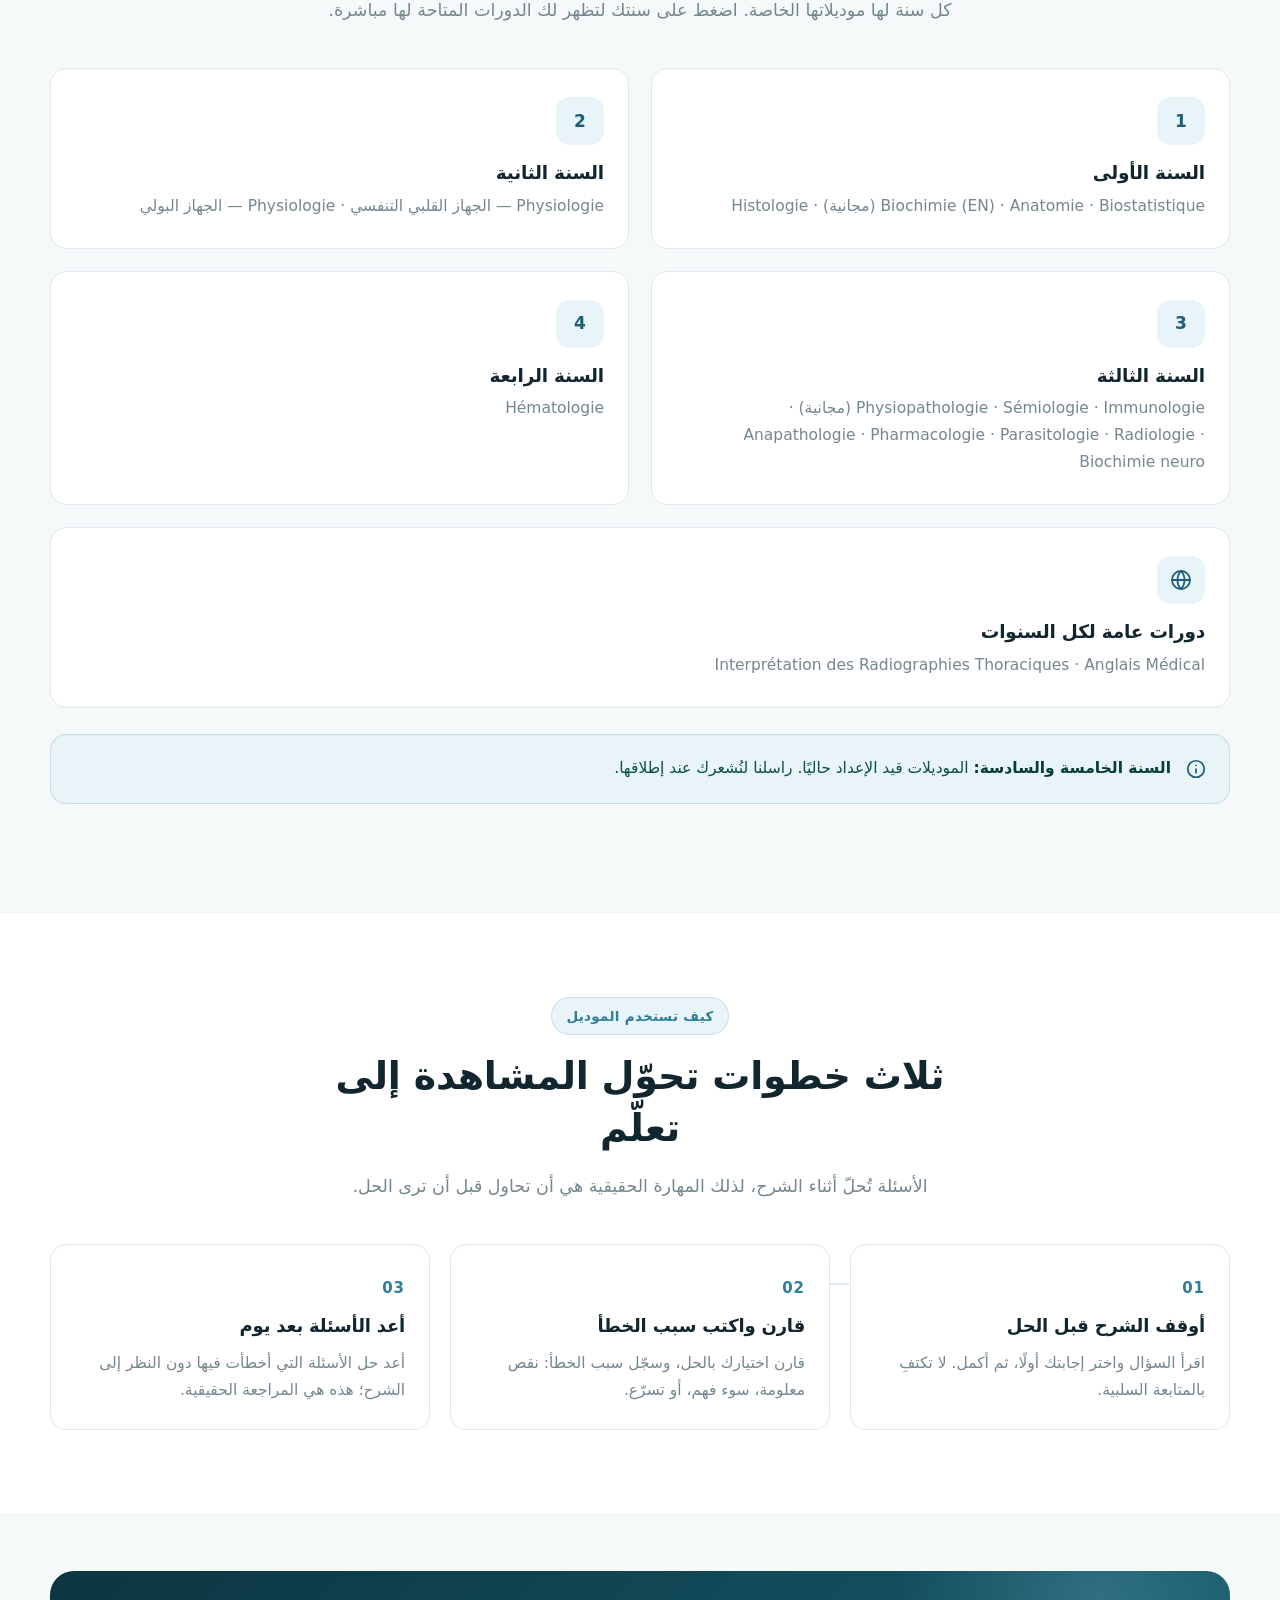
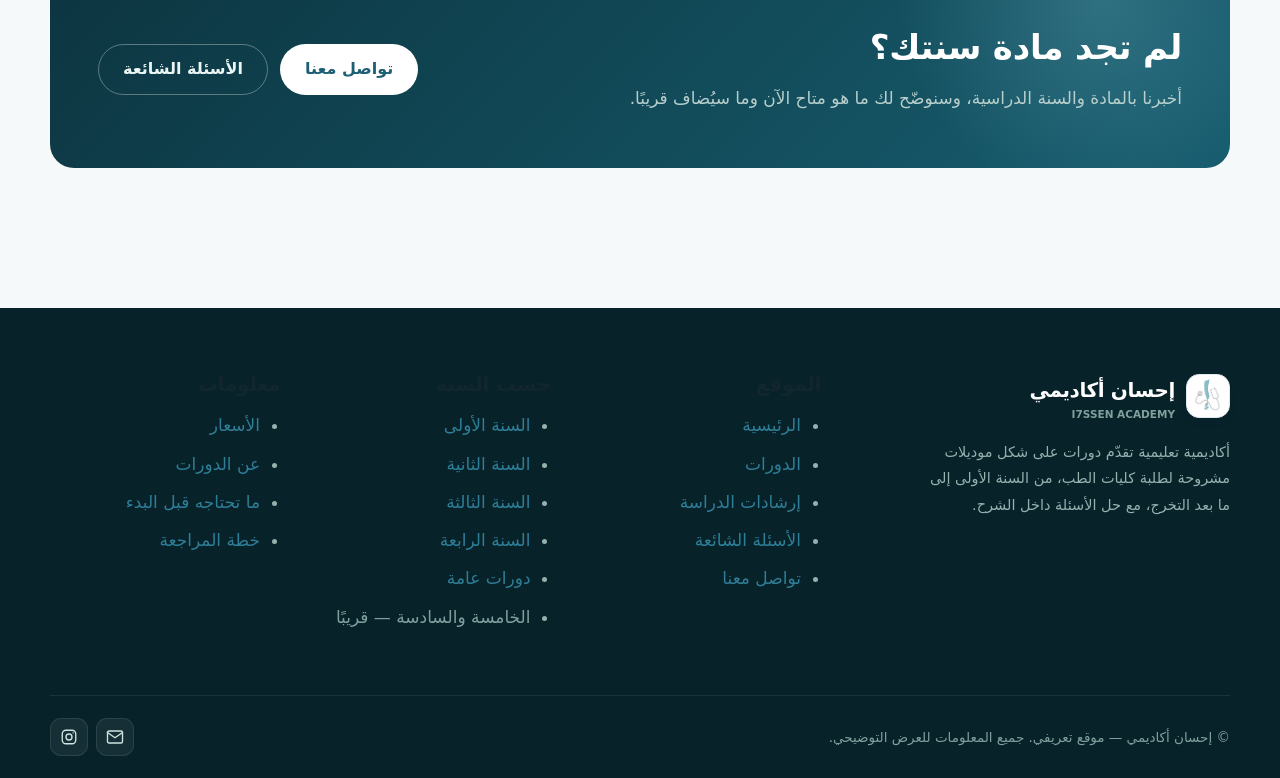
==== commit 01f24c24: "Add files via upload" ====
--- a/index.html
+++ b/index.html
@@ -5,7 +5,7 @@
   <script>document.documentElement.classList.add("js");</script>
   <meta name="viewport" content="width=device-width, initial-scale=1">
   <title>إحسان أكاديمي | موديلات طبية لطلبة كليات الطب</title>
-  <meta name="description" content="إحسان أكاديمي — دورات طبية على شكل موديلات مشروحة لطلبة كليات الطب: السنة الأولى إلى الرابعة ودورات عامة، مع حل الأسئلة داخل الشرح.">
+  <meta name="description" content="منصة إحسان التعليمية — دورات طبية على شكل موديلات مشروحة، من السنة الأولى طب إلى ما بعد التخرج، بالفرنسية والإنجليزية، مع حل الأسئلة داخل الشرح.">
   <link rel="preconnect" href="https://fonts.googleapis.com">
   <link rel="preconnect" href="https://fonts.gstatic.com" crossorigin>
   <link href="https://fonts.googleapis.com/css2?family=Tajawal:wght@400;500;700;800;900&display=swap" rel="stylesheet">
@@ -19,9 +19,9 @@
     <div class="container site-header__inner">
       <a class="brand" href="index.html">
         <span class="brand__mark" aria-hidden="true">
-          <img src="assets/img/logo.svg" alt="">
+          <img src="assets/img/logo.png" alt="" onerror="this.onerror=null;this.src='assets/img/logo.svg'">
         </span>
-        <span>إحسان أكاديمي<small>i7ssen academy</small></span>
+        <span>إحسان أكاديمي<small>I7SSEN ACADEMY</small></span>
       </a>
 
       <button class="nav-toggle" type="button" aria-label="فتح القائمة" aria-expanded="false" aria-controls="site-nav">
@@ -49,13 +49,13 @@
       <div class="container hero__inner">
         <div>
           <span class="eyebrow" style="background:rgba(143,211,227,.12);border-color:rgba(143,211,227,.25);color:#8fd3e3">
-            لطلبة كليات الطب · من السنة الأولى إلى الرابعة
+            لطلبة كليات الطب · من السنة الأولى إلى ما بعد التخرج
           </span>
           <h1>موديلات طبية <em>بإحسان</em><br>تفهم بها نمط أسئلة كليتك</h1>
           <p class="hero__text">
-            إحسان أكاديمي منصة تعليمية تجمع موديلات أسئلة المواد الطبية بالفرنسية
-            والإنجليزية، مع شرح مختصر لكل إجابة وسبب استبعاد البديل الخطأ —
-            حتى تعرف لماذا الإجابة صحيحة، لا أن تحفظها فقط.
+            منصة إحسان التعليمية، فضاؤك للمراجعة والتحضير في مختلف مراحل المسار الطبي،
+            من السنة الأولى طب إلى مرحلة ما بعد التخرج. نوفّر لك كل ما تحتاج
+            لتجتاز امتحانك باللغتين الفرنسية والإنجليزية، وتشمل مختلف المقاييس والسنوات.
           </p>
           <div class="hero__actions">
             <a class="btn btn--light" href="courses.html">
@@ -138,8 +138,8 @@
     <div class="container">
       <div class="stats" data-reveal id="stats">
         <div class="stat"><strong data-stat="groups">18</strong><span>دورة متاحة</span></div>
+        <div class="stat"><strong data-stat="subjects">14</strong><span>مقياسًا دراسيًا</span></div>
         <div class="stat"><strong data-stat="free">2</strong><span>دورات مجانية</span></div>
-        <div class="stat"><strong data-stat="price">1,000 دج</strong><span>سعر الدورة</span></div>
         <div class="stat"><strong data-stat="years">4</strong><span>سنوات دراسية</span></div>
       </div>
     </div>
@@ -180,14 +180,14 @@
 
           <article class="feature" data-reveal data-reveal-delay="80">
             <div class="feature__icon" aria-hidden="true"><svg viewBox="0 0 24 24" fill="none" stroke="currentColor" stroke-width="1.8" stroke-linecap="round" stroke-linejoin="round"><path d="M12 3l9 5-9 5-9-5 9-5z"/><path d="M3 13l9 5 9-5"/></svg></div>
-            <h3>لكل سنة دوراتها</h3>
-            <p>دورات من السنة الأولى إلى الرابعة، ودورات عامة تصلح لكل السنوات.</p>
+            <h3>لكل مرحلة دوراتها</h3>
+            <p>من السنة الأولى طب إلى ما بعد التخرج، ودورات عامة تصلح لكل المراحل.</p>
           </article>
 
           <article class="feature" data-reveal data-reveal-delay="160">
             <div class="feature__icon" aria-hidden="true"><svg viewBox="0 0 24 24" fill="none" stroke="currentColor" stroke-width="1.8" stroke-linecap="round" stroke-linejoin="round"><path d="M20.6 13.4L13.4 20.6a2 2 0 0 1-2.8 0l-8-8V3h9.6l8.4 8.4a2 2 0 0 1 0 2z"/><circle cx="7.5" cy="7.5" r="1.2"/></svg></div>
-            <h3>سعر واضح</h3>
-            <p>سعر واحد معلن لكل دورة: 1,000 دج، مع دورات مجانية كاملة.</p>
+            <h3>أسعار حسب الدورة</h3>
+            <p>لكل دورة سعرها المستقل، مع دورات مجانية كاملة للتجربة.</p>
           </article>
         </div>
       </div>
@@ -322,11 +322,11 @@
         <div class="footer__about">
           <a class="brand" href="index.html">
             <span class="brand__mark" aria-hidden="true">
-              <img src="assets/img/logo.svg" alt="">
-            </span>
-            <span>إحسان أكاديمي<small>i7ssen academy</small></span>
-          </a>
-          <p>أكاديمية تعليمية تقدّم دورات على شكل موديلات مشروحة لطلبة كليات الطب، من السنة الأولى إلى الرابعة، مع حل الأسئلة داخل الشرح.</p>
+              <img src="assets/img/logo.png" alt="" onerror="this.onerror=null;this.src='assets/img/logo.svg'">
+            </span>
+            <span>إحسان أكاديمي<small>I7SSEN ACADEMY</small></span>
+          </a>
+          <p>أكاديمية تعليمية تقدّم دورات على شكل موديلات مشروحة لطلبة كليات الطب، من السنة الأولى إلى ما بعد التخرج، مع حل الأسئلة داخل الشرح.</p>
         </div>
 
         <div>
@@ -366,7 +366,10 @@
       <div class="footer__bottom">
         <p>© إحسان أكاديمي — موقع تعريفي. جميع المعلومات للعرض التوضيحي.</p>
         <div class="socials">
-          <a href="https://www.instagram.com/i7ssen_academy/" target="_blank" rel="noopener" aria-label="إنستغرام إحسان أكاديمي">
+                    <a href="mailto:academyihssen@gmail.com" aria-label="البريد الإلكتروني">
+            <svg viewBox="0 0 24 24" fill="none" stroke="currentColor" stroke-width="1.8" stroke-linecap="round" stroke-linejoin="round"><rect x="2" y="4" width="20" height="16" rx="2"/><path d="M22 6l-10 7L2 6"/></svg>
+          </a>
+<a href="https://www.instagram.com/i7ssen_academy/" target="_blank" rel="noopener" aria-label="إنستغرام إحسان أكاديمي">
             <svg viewBox="0 0 24 24" fill="none" stroke="currentColor" stroke-width="1.8" stroke-linecap="round" stroke-linejoin="round"><rect x="3" y="3" width="18" height="18" rx="5"/><circle cx="12" cy="12" r="4"/><path d="M17.5 6.5h.01"/></svg>
           </a>
         </div>
--- a/assets/css/style.css
+++ b/assets/css/style.css
@@ -0,0 +1,1361 @@
+/* ==========================================================================
+   منصة مدار التعليمية — التنسيقات الأساسية
+   موقع تعريفي ثابت (HTML/CSS/JS) — RTL
+   ========================================================================== */
+
+/* ---------- 1. المتغيرات ---------- */
+:root {
+  --ink: #12262f;
+  --ink-soft: #22404b;
+  --body: #4c616b;
+  --muted: #74878f;
+  --line: #dfe9ed;
+  --line-soft: #ebf2f5;
+
+  --primary: #2e7e97;
+  --primary-dark: #1d5f75;
+  --primary-light: #e8f4f8;
+  --accent: #d99a4e;
+  --accent-dark: #b47833;
+
+  --bg: #f5f9fa;
+  --surface: #ffffff;
+
+  --radius-sm: 10px;
+  --radius: 16px;
+  --radius-lg: 24px;
+
+  --shadow-sm: 0 1px 2px rgba(13, 27, 36, .05), 0 2px 8px rgba(13, 27, 36, .04);
+  --shadow: 0 10px 30px -12px rgba(13, 27, 36, .18);
+  --shadow-lg: 0 30px 60px -30px rgba(7, 60, 54, .35);
+
+  --container: 1180px;
+  --header-h: 74px;
+
+  --font: "Tajawal", "Cairo", "Segoe UI", Tahoma, system-ui, -apple-system, sans-serif;
+}
+
+/* ---------- 2. إعادة الضبط ---------- */
+*,
+*::before,
+*::after { box-sizing: border-box; }
+
+html {
+  scroll-behavior: smooth;
+  scroll-padding-top: 92px;
+}
+
+body {
+  margin: 0;
+  font-family: var(--font);
+  font-size: 17px;
+  line-height: 1.8;
+  color: var(--body);
+  background: var(--bg);
+  -webkit-font-smoothing: antialiased;
+  text-rendering: optimizeLegibility;
+}
+
+h1, h2, h3, h4, h5 {
+  color: var(--ink);
+  font-weight: 800;
+  line-height: 1.35;
+  margin: 0 0 .6em;
+  letter-spacing: -.2px;
+}
+
+p { margin: 0 0 1em; }
+
+a { color: var(--primary); text-decoration: none; transition: color .2s; }
+a:hover { color: var(--primary-dark); }
+
+img, svg { max-width: 100%; display: block; }
+
+ul { margin: 0 0 1em; padding-inline-start: 1.2em; }
+li { margin-bottom: .45em; }
+
+button { font-family: inherit; }
+
+:focus-visible {
+  outline: 3px solid rgba(14, 124, 107, .45);
+  outline-offset: 3px;
+  border-radius: 6px;
+}
+
+/* ---------- 3. أدوات مساعدة ---------- */
+.container {
+  width: min(100% - 40px, var(--container));
+  margin-inline: auto;
+}
+
+.section { padding: 84px 0; }
+.section--tight { padding: 56px 0; }
+.section--alt { background: var(--surface); border-block: 1px solid var(--line-soft); }
+
+.section-head { max-width: 640px; margin-bottom: 42px; }
+.section-head--center { margin-inline: auto; text-align: center; }
+
+.eyebrow {
+  display: inline-flex;
+  align-items: center;
+  gap: 8px;
+  font-size: 13.5px;
+  font-weight: 700;
+  letter-spacing: .3px;
+  color: var(--primary);
+  background: var(--primary-light);
+  border: 1px solid rgba(14, 124, 107, .16);
+  padding: 6px 14px;
+  border-radius: 100px;
+  margin-bottom: 16px;
+}
+
+.section-head h2 {
+  font-size: clamp(26px, 3.2vw, 38px);
+  margin-bottom: .45em;
+}
+
+.section-head p { color: var(--muted); margin: 0; font-size: 17.5px; }
+
+.lead { font-size: 19px; color: var(--body); }
+
+.text-center { text-align: center; }
+.mt-0 { margin-top: 0; }
+.mb-0 { margin-bottom: 0; }
+
+.skip-link {
+  position: absolute;
+  inset-inline-start: 16px;
+  top: -60px;
+  z-index: 999;
+  background: var(--ink);
+  color: #fff;
+  padding: 10px 18px;
+  border-radius: 8px;
+  transition: top .2s;
+}
+.skip-link:focus { top: 12px; color: #fff; }
+
+/* ---------- 4. الأزرار ---------- */
+.btn {
+  --btn-bg: var(--primary);
+  --btn-fg: #fff;
+  display: inline-flex;
+  align-items: center;
+  justify-content: center;
+  gap: 9px;
+  padding: 13px 24px;
+  border: 1px solid transparent;
+  border-radius: 100px;
+  background: var(--btn-bg);
+  color: var(--btn-fg);
+  font-size: 16px;
+  font-weight: 700;
+  line-height: 1.4;
+  cursor: pointer;
+  transition: transform .18s, box-shadow .18s, background .18s, border-color .18s, color .18s;
+}
+
+.btn:hover {
+  color: var(--btn-fg);
+  background: var(--primary-dark);
+  transform: translateY(-2px);
+  box-shadow: 0 10px 22px -12px rgba(14, 124, 107, .7);
+}
+
+.btn:active { transform: translateY(0); }
+
+.btn--ghost {
+  --btn-bg: transparent;
+  --btn-fg: var(--ink);
+  border-color: var(--line);
+  background: var(--surface);
+}
+.btn--ghost:hover {
+  background: #fff;
+  color: var(--primary-dark);
+  border-color: rgba(14, 124, 107, .35);
+  box-shadow: var(--shadow-sm);
+}
+
+.btn--light {
+  --btn-bg: #fff;
+  --btn-fg: var(--primary-dark);
+}
+.btn--light:hover { background: #f2fbf9; color: var(--primary-dark); }
+
+.btn--outline-light {
+  --btn-bg: transparent;
+  --btn-fg: #eaf6f4;
+  border-color: rgba(255, 255, 255, .32);
+}
+.btn--outline-light:hover { background: rgba(255, 255, 255, .1); color: #fff; }
+
+.btn--sm { padding: 9px 18px; font-size: 14.5px; }
+.btn--block { width: 100%; }
+
+.link-arrow {
+  display: inline-flex;
+  align-items: center;
+  gap: 7px;
+  font-weight: 700;
+  font-size: 15.5px;
+}
+.link-arrow svg { transition: transform .2s; }
+.link-arrow:hover svg { transform: translateX(-4px); }
+
+/* ---------- 5. الترويسة ---------- */
+.site-header {
+  position: sticky;
+  top: 0;
+  z-index: 100;
+  background: rgba(255, 255, 255, .92);
+  backdrop-filter: saturate(180%) blur(14px);
+  border-bottom: 1px solid var(--line-soft);
+}
+
+.site-header__inner {
+  display: flex;
+  align-items: center;
+  gap: 28px;
+  min-height: var(--header-h);
+}
+
+.brand {
+  display: inline-flex;
+  align-items: center;
+  gap: 11px;
+  font-weight: 900;
+  font-size: 20px;
+  color: var(--ink);
+  letter-spacing: -.4px;
+  flex-shrink: 0;
+}
+.brand:hover { color: var(--ink); }
+
+.brand__mark {
+  width: 44px;
+  height: 44px;
+  border-radius: 13px;
+  background: #fff;
+  border: 1px solid var(--line);
+  display: grid;
+  place-items: center;
+  padding: 4px;
+  box-shadow: 0 6px 14px -10px rgba(18, 38, 47, .45);
+  flex-shrink: 0;
+}
+.brand__mark svg,
+.brand__mark img {
+  width: 100%;
+  height: 100%;
+  object-fit: contain;
+}
+
+.brand small {
+  display: block;
+  font-size: 10.5px;
+  letter-spacing: .12em;
+  font-weight: 600;
+  color: var(--muted);
+  letter-spacing: 0;
+  line-height: 1.2;
+}
+
+.nav { margin-inline-start: 0; }
+
+.nav__list {
+  display: flex;
+  align-items: center;
+  gap: 4px;
+  list-style: none;
+  margin: 0;
+  padding: 0;
+}
+
+.nav__link {
+  display: block;
+  padding: 9px 14px;
+  border-radius: 10px;
+  color: var(--ink-soft);
+  font-weight: 600;
+  font-size: 15.5px;
+  transition: background .18s, color .18s;
+}
+.nav__link:hover { background: var(--primary-light); color: var(--primary-dark); }
+.nav__link[aria-current="page"] { color: var(--primary-dark); background: var(--primary-light); }
+
+.header__cta { margin-inline-start: auto; }
+
+.nav-toggle {
+  display: none;
+  width: 44px;
+  height: 44px;
+  border: 1px solid var(--line);
+  border-radius: 12px;
+  background: var(--surface);
+  cursor: pointer;
+  padding: 0;
+  place-items: center;
+  color: var(--ink);
+}
+.nav-toggle span {
+  display: block;
+  width: 20px;
+  height: 2px;
+  background: currentColor;
+  position: relative;
+  transition: background .2s;
+}
+.nav-toggle span::before,
+.nav-toggle span::after {
+  content: "";
+  position: absolute;
+  inset-inline-start: 0;
+  width: 20px;
+  height: 2px;
+  background: currentColor;
+  transition: transform .2s;
+}
+.nav-toggle span::before { top: -6px; }
+.nav-toggle span::after { top: 6px; }
+
+.nav-toggle[aria-expanded="true"] span { background: transparent; }
+.nav-toggle[aria-expanded="true"] span::before { transform: translateY(6px) rotate(45deg); }
+.nav-toggle[aria-expanded="true"] span::after { transform: translateY(-6px) rotate(-45deg); }
+
+@media (max-width: 1040px) {
+  .nav-toggle { display: grid; margin-inline-start: auto; }
+  .nav {
+    position: absolute;
+    top: 100%;
+    inset-inline: 0;
+    margin: 0;
+    background: var(--surface);
+    border-bottom: 1px solid var(--line-soft);
+    box-shadow: var(--shadow);
+    padding: 14px 20px 22px;
+    display: none;
+  }
+  .nav.is-open { display: block; }
+  .nav__list { flex-direction: column; align-items: stretch; gap: 4px; }
+  .nav__link { padding: 13px 14px; font-size: 16px; }
+  .header__cta { display: none; }
+}
+
+/* ---------- 6. الواجهة الرئيسية (Hero) ---------- */
+.hero {
+  position: relative;
+  overflow: hidden;
+  background:
+    radial-gradient(1000px 520px at 88% -10%, rgba(46, 126, 151, .55), transparent 65%),
+    radial-gradient(700px 480px at 5% 110%, rgba(217, 154, 78, .16), transparent 70%),
+    linear-gradient(160deg, #08222b 0%, #0c3540 45%, #061e26 100%);
+  color: #d8e8e6;
+  padding: 86px 0 96px;
+}
+
+.hero::after {
+  content: "";
+  position: absolute;
+  inset: 0;
+  background-image:
+    linear-gradient(rgba(255, 255, 255, .045) 1px, transparent 1px),
+    linear-gradient(90deg, rgba(255, 255, 255, .045) 1px, transparent 1px);
+  background-size: 64px 64px;
+  mask-image: radial-gradient(ellipse at 60% 30%, #000 20%, transparent 78%);
+  pointer-events: none;
+}
+
+.hero__inner {
+  position: relative;
+  z-index: 1;
+  display: grid;
+  grid-template-columns: 1.08fr .92fr;
+  gap: 56px;
+  align-items: center;
+}
+
+.hero h1 {
+  color: #fff;
+  font-size: clamp(32px, 4.4vw, 52px);
+  line-height: 1.22;
+  margin-bottom: 20px;
+  letter-spacing: -1px;
+}
+
+.hero h1 em {
+  font-style: normal;
+  color: #8fd3e3;
+  background: linear-gradient(180deg, transparent 62%, rgba(143, 211, 227, .18) 62%);
+}
+
+.hero__text {
+  font-size: 18.5px;
+  color: #b8cfcc;
+  max-width: 54ch;
+  margin-bottom: 30px;
+}
+
+.hero__actions { display: flex; flex-wrap: wrap; gap: 12px; margin-bottom: 34px; }
+
+.hero__meta {
+  display: flex;
+  flex-wrap: wrap;
+  gap: 10px 26px;
+  font-size: 14.5px;
+  color: #a7c2bf;
+  list-style: none;
+  padding: 0;
+  margin: 0;
+}
+.hero__meta li { display: flex; align-items: center; gap: 8px; margin: 0; }
+.hero__meta svg { width: 17px; height: 17px; color: #8fd3e3; flex-shrink: 0; }
+
+/* بطاقة زجاجية داخل الواجهة */
+.hero__card {
+  position: relative;
+  background: rgba(255, 255, 255, .06);
+  border: 1px solid rgba(255, 255, 255, .14);
+  border-radius: var(--radius-lg);
+  padding: 26px;
+  backdrop-filter: blur(10px);
+  box-shadow: var(--shadow-lg);
+}
+
+.hero__card-top {
+  display: flex;
+  align-items: center;
+  justify-content: space-between;
+  gap: 12px;
+  margin-bottom: 18px;
+}
+.hero__card-top h2 { color: #fff; font-size: 17px; margin: 0; }
+.hero__card-top span {
+  font-size: 12px;
+  font-weight: 700;
+  color: #8fd3e3;
+  background: rgba(143, 211, 227, .12);
+  border: 1px solid rgba(143, 211, 227, .25);
+  padding: 4px 10px;
+  border-radius: 100px;
+}
+
+.mini-course {
+  display: flex;
+  align-items: center;
+  gap: 13px;
+  padding: 12px;
+  border-radius: 14px;
+  background: rgba(255, 255, 255, .04);
+  border: 1px solid rgba(255, 255, 255, .08);
+  margin-bottom: 10px;
+}
+.mini-course:last-child { margin-bottom: 0; }
+.mini-course__icon {
+  width: 40px;
+  height: 40px;
+  border-radius: 11px;
+  display: grid;
+  place-items: center;
+  background: rgba(143, 211, 227, .14);
+  color: #8fd3e3;
+  flex-shrink: 0;
+}
+.mini-course__icon svg { width: 20px; height: 20px; }
+.mini-course h3 { color: #eaf6f4; font-size: 14.5px; margin: 0 0 2px; font-weight: 700; }
+.mini-course p { color: #93b1ad; font-size: 12.5px; margin: 0; line-height: 1.5; }
+
+.hero__card-foot {
+  margin-top: 16px;
+  padding-top: 16px;
+  border-top: 1px solid rgba(255, 255, 255, .1);
+  font-size: 13px;
+  color: #9dbbb7;
+  display: flex;
+  align-items: center;
+  gap: 8px;
+}
+
+/* ---------- 7. شريط الإحصاءات ---------- */
+.stats {
+  display: grid;
+  grid-template-columns: repeat(4, 1fr);
+  gap: 1px;
+  background: var(--line);
+  border: 1px solid var(--line);
+  border-radius: var(--radius);
+  overflow: hidden;
+  margin-top: -52px;
+  position: relative;
+  z-index: 2;
+  box-shadow: var(--shadow);
+}
+.stat {
+  background: var(--surface);
+  padding: 26px 22px;
+  text-align: center;
+}
+.stat strong {
+  display: block;
+  font-size: 30px;
+  font-weight: 900;
+  color: var(--primary-dark);
+  line-height: 1.2;
+  letter-spacing: -1px;
+}
+.stat span { font-size: 14px; color: var(--muted); font-weight: 600; }
+
+@media (max-width: 780px) {
+  .stats { grid-template-columns: repeat(2, 1fr); margin-top: 24px; }
+}
+
+/* ---------- 8. بطاقات المميزات ---------- */
+.grid { display: grid; gap: 22px; }
+.grid--3 { grid-template-columns: repeat(3, 1fr); }
+.grid--2 { grid-template-columns: repeat(2, 1fr); }
+.grid--4 { grid-template-columns: repeat(4, 1fr); }
+
+.feature {
+  background: var(--surface);
+  border: 1px solid var(--line);
+  border-radius: var(--radius);
+  padding: 28px 24px;
+  transition: transform .22s, box-shadow .22s, border-color .22s;
+}
+.feature:hover {
+  transform: translateY(-4px);
+  box-shadow: var(--shadow);
+  border-color: rgba(14, 124, 107, .25);
+}
+.feature__icon {
+  width: 48px;
+  height: 48px;
+  border-radius: 14px;
+  display: grid;
+  place-items: center;
+  background: var(--primary-light);
+  color: var(--primary-dark);
+  margin-bottom: 16px;
+}
+.feature__icon svg { width: 24px; height: 24px; }
+.feature h3 { font-size: 18.5px; margin-bottom: .35em; }
+.feature p { margin: 0; font-size: 15.5px; color: var(--muted); line-height: 1.75; }
+
+/* ---------- 9. بطاقة الدورة ---------- */
+.course-card {
+  position: relative;
+  display: flex;
+  flex-direction: column;
+  background: var(--surface);
+  border: 1px solid var(--line);
+  border-radius: var(--radius);
+  overflow: hidden;
+  transition: transform .22s, box-shadow .22s, border-color .22s;
+}
+.course-card:hover {
+  transform: translateY(-4px);
+  box-shadow: var(--shadow);
+  border-color: rgba(14, 124, 107, .28);
+}
+
+.course-card__top {
+  padding: 22px 22px 0;
+  display: flex;
+  align-items: flex-start;
+  justify-content: space-between;
+  gap: 10px;
+}
+
+.course-card__icon {
+  width: 50px;
+  height: 50px;
+  border-radius: 15px;
+  display: grid;
+  place-items: center;
+  background: linear-gradient(150deg, #eef7fa, #dcecf3);
+  color: var(--primary-dark);
+}
+.course-card__icon svg { width: 26px; height: 26px; }
+
+.badge {
+  display: inline-flex;
+  align-items: center;
+  gap: 6px;
+  font-size: 12.5px;
+  font-weight: 700;
+  padding: 5px 11px;
+  border-radius: 100px;
+  background: #f4f7f8;
+  color: var(--muted);
+  border: 1px solid var(--line);
+  white-space: nowrap;
+}
+.badge--primary { background: var(--primary-light); color: var(--primary-dark); border-color: rgba(14, 124, 107, .18); }
+.badge--accent { background: #fdf3e1; color: var(--accent-dark); border-color: #f7e2bd; }
+
+.course-card__body { padding: 16px 22px 20px; flex: 1; }
+.course-card__cat {
+  font-size: 13px;
+  font-weight: 700;
+  color: var(--primary);
+  margin-bottom: 6px;
+}
+.course-card h3 { font-size: 19px; margin-bottom: .45em; line-height: 1.45; }
+.course-card h3 a { color: var(--ink); }
+.course-card h3 a:hover { color: var(--primary-dark); }
+.course-card__desc {
+  font-size: 15px;
+  color: var(--muted);
+  margin: 0 0 18px;
+  line-height: 1.75;
+  display: -webkit-box;
+  -webkit-line-clamp: 3;
+  -webkit-box-orient: vertical;
+  overflow: hidden;
+}
+
+.course-card__meta {
+  display: flex;
+  flex-wrap: wrap;
+  gap: 14px;
+  padding: 0 22px 18px;
+  font-size: 13.5px;
+  color: var(--muted);
+}
+.course-card__meta span { display: inline-flex; align-items: center; gap: 6px; }
+.course-card__meta svg { width: 16px; height: 16px; color: var(--primary); }
+
+.course-card__foot {
+  display: flex;
+  align-items: center;
+  justify-content: space-between;
+  gap: 12px;
+  padding: 15px 22px;
+  border-top: 1px solid var(--line-soft);
+  background: #fbfdfd;
+}
+.course-card__price { font-weight: 800; color: var(--ink); font-size: 15.5px; }
+.course-card__price small { display: block; font-size: 11.5px; color: var(--muted); font-weight: 600; }
+
+/* ---------- 10. الفلاتر ---------- */
+.filters {
+  background: var(--surface);
+  border: 1px solid var(--line);
+  border-radius: var(--radius);
+  padding: 18px;
+  margin-bottom: 34px;
+  display: grid;
+  gap: 14px;
+}
+
+.search-field { position: relative; }
+.search-field svg {
+  position: absolute;
+  inset-inline-start: 15px;
+  top: 50%;
+  transform: translateY(-50%);
+  width: 19px;
+  height: 19px;
+  color: var(--muted);
+  pointer-events: none;
+}
+.search-field input {
+  width: 100%;
+  padding: 13px 46px 13px 16px;
+  border: 1px solid var(--line);
+  border-radius: 12px;
+  font-family: inherit;
+  font-size: 15.5px;
+  color: var(--ink);
+  background: #fbfdfd;
+  transition: border-color .18s, box-shadow .18s;
+}
+.search-field input::placeholder { color: #9aaab3; }
+.search-field input:focus {
+  outline: none;
+  border-color: var(--primary);
+  background: #fff;
+  box-shadow: 0 0 0 4px rgba(14, 124, 107, .1);
+}
+
+.chips { display: flex; flex-wrap: wrap; gap: 8px; }
+.chip {
+  border: 1px solid var(--line);
+  background: #fff;
+  color: var(--ink-soft);
+  border-radius: 100px;
+  padding: 8px 16px;
+  font-family: inherit;
+  font-size: 14px;
+  font-weight: 700;
+  cursor: pointer;
+  transition: all .18s;
+}
+.chip:hover { border-color: rgba(14, 124, 107, .4); color: var(--primary-dark); }
+.chip[aria-pressed="true"] {
+  background: var(--primary);
+  border-color: var(--primary);
+  color: #fff;
+  box-shadow: 0 6px 16px -10px rgba(14, 124, 107, .9);
+}
+
+.filters__row {
+  display: flex;
+  align-items: center;
+  justify-content: space-between;
+  gap: 14px;
+  flex-wrap: wrap;
+}
+.filters__count { font-size: 14px; color: var(--muted); font-weight: 600; }
+
+.select-wrap { position: relative; }
+.select-wrap select {
+  appearance: none;
+  padding: 9px 16px 9px 40px;
+  border: 1px solid var(--line);
+  border-radius: 100px;
+  background: #fff;
+  font-family: inherit;
+  font-size: 14px;
+  font-weight: 700;
+  color: var(--ink-soft);
+  cursor: pointer;
+}
+.select-wrap::after {
+  content: "";
+  position: absolute;
+  inset-inline-start: 16px;
+  top: 50%;
+  width: 7px;
+  height: 7px;
+  border-inline-start: 2px solid var(--muted);
+  border-block-end: 2px solid var(--muted);
+  transform: translateY(-70%) rotate(-45deg);
+  pointer-events: none;
+}
+
+.empty-state {
+  text-align: center;
+  padding: 60px 20px;
+  background: var(--surface);
+  border: 1px dashed var(--line);
+  border-radius: var(--radius);
+  color: var(--muted);
+}
+.empty-state h3 { color: var(--ink); }
+.empty-state svg { width: 44px; height: 44px; color: var(--muted); margin: 0 auto 14px; }
+
+/* ---------- 11. الخطوات ---------- */
+.steps { counter-reset: step; display: grid; gap: 20px; grid-template-columns: repeat(3, 1fr); }
+.step {
+  position: relative;
+  background: var(--surface);
+  border: 1px solid var(--line);
+  border-radius: var(--radius);
+  padding: 30px 24px 24px;
+}
+.step::before {
+  counter-increment: step;
+  content: counter(step, decimal-leading-zero);
+  display: block;
+  font-size: 15px;
+  font-weight: 900;
+  color: var(--primary);
+  letter-spacing: 1px;
+  margin-bottom: 12px;
+}
+.step h3 { font-size: 18px; }
+.step p { margin: 0; font-size: 15.5px; color: var(--muted); }
+.step__line {
+  position: absolute;
+  top: 38px;
+  inset-inline-start: -20px;
+  width: 20px;
+  height: 2px;
+  background: var(--line);
+}
+.step:first-child .step__line { display: none; }
+
+/* ---------- 12. الآراء ---------- */
+.quote {
+  background: var(--surface);
+  border: 1px solid var(--line);
+  border-radius: var(--radius);
+  padding: 28px 26px;
+  display: flex;
+  flex-direction: column;
+  gap: 18px;
+}
+.quote__stars { display: flex; gap: 3px; color: var(--accent); }
+.quote__stars svg { width: 17px; height: 17px; }
+.quote p { font-size: 16px; color: var(--ink-soft); margin: 0; line-height: 1.85; }
+.quote__author { display: flex; align-items: center; gap: 12px; margin-top: auto; }
+.avatar {
+  width: 42px;
+  height: 42px;
+  border-radius: 50%;
+  display: grid;
+  place-items: center;
+  font-weight: 800;
+  font-size: 15px;
+  color: var(--primary-dark);
+  background: var(--primary-light);
+  flex-shrink: 0;
+}
+.quote__author strong { display: block; font-size: 15px; color: var(--ink); line-height: 1.4; }
+.quote__author span { font-size: 13px; color: var(--muted); }
+
+/* ---------- 13. شريط الدعوة (CTA) ---------- */
+.cta-band {
+  position: relative;
+  overflow: hidden;
+  border-radius: var(--radius-lg);
+  background: linear-gradient(135deg, #0c3540, #175d6f);
+  color: #d8e8e6;
+  padding: 54px 48px;
+  display: flex;
+  align-items: center;
+  justify-content: space-between;
+  gap: 36px;
+}
+.cta-band::before {
+  content: "";
+  position: absolute;
+  width: 420px;
+  height: 420px;
+  border-radius: 50%;
+  background: radial-gradient(circle, rgba(143, 211, 227, .22), transparent 68%);
+  top: -180px;
+  inset-inline-start: -80px;
+}
+.cta-band > * { position: relative; z-index: 1; }
+.cta-band h2 { color: #fff; font-size: clamp(24px, 3vw, 34px); margin-bottom: .35em; }
+.cta-band p { margin: 0; color: #b8cfcc; max-width: 52ch; }
+.cta-band__actions { display: flex; flex-wrap: wrap; gap: 12px; flex-shrink: 0; }
+
+@media (max-width: 820px) {
+  .cta-band { flex-direction: column; align-items: flex-start; padding: 40px 28px; }
+}
+
+/* ---------- 14. التذييل ---------- */
+.site-footer {
+  background: #08222a;
+  color: #93b1ad;
+  padding: 64px 0 0;
+  margin-top: 84px;
+}
+.footer__grid {
+  display: grid;
+  grid-template-columns: 1.6fr 1fr 1fr 1fr;
+  gap: 40px;
+  padding-bottom: 46px;
+}
+.site-footer .brand { color: #fff; }
+.site-footer .brand small { color: #7fa19d; }
+.footer__about p { font-size: 14.5px; line-height: 1.85; margin: 16px 0 0; max-width: 34ch; }
+.footer h3 {
+  color: #eaf6f4;
+  font-size: 14px;
+  letter-spacing: .6px;
+  text-transform: none;
+  margin-bottom: 16px;
+  font-weight: 800;
+}
+.footer ul { list-style: none; padding: 0; margin: 0; }
+.footer li { margin-bottom: 11px; }
+.footer a { color: #a8c3bf; font-size: 14.5px; }
+.footer a:hover { color: #8fd3e3; }
+.footer__bottom {
+  border-top: 1px solid rgba(255, 255, 255, .08);
+  padding: 22px 0;
+  display: flex;
+  align-items: center;
+  justify-content: space-between;
+  gap: 16px;
+  flex-wrap: wrap;
+  font-size: 13.5px;
+  color: #7fa19d;
+}
+.footer__bottom p { margin: 0; }
+.socials { display: flex; gap: 8px; }
+.socials a {
+  width: 38px;
+  height: 38px;
+  border-radius: 11px;
+  display: grid;
+  place-items: center;
+  background: rgba(255, 255, 255, .06);
+  border: 1px solid rgba(255, 255, 255, .09);
+  color: #cfe4e0;
+  transition: background .18s, color .18s, transform .18s;
+}
+.socials a:hover { background: rgba(143, 211, 227, .16); color: #8fd3e3; transform: translateY(-2px); }
+.socials svg { width: 18px; height: 18px; }
+
+/* ---------- 15. ترويسة الصفحات الداخلية ---------- */
+.page-hero {
+  background:
+    radial-gradient(700px 320px at 90% 0%, rgba(14, 124, 107, .07), transparent 70%),
+    var(--surface);
+  border-bottom: 1px solid var(--line-soft);
+  padding: 52px 0 46px;
+}
+.page-hero h1 { font-size: clamp(28px, 3.6vw, 42px); margin-bottom: .35em; }
+.page-hero p { max-width: 62ch; color: var(--muted); margin: 0; font-size: 17.5px; }
+
+.breadcrumb {
+  display: flex;
+  align-items: center;
+  gap: 8px;
+  list-style: none;
+  padding: 0;
+  margin: 0 0 18px;
+  font-size: 13.5px;
+  color: var(--muted);
+  flex-wrap: wrap;
+}
+.breadcrumb li { display: flex; align-items: center; gap: 8px; margin: 0; }
+.breadcrumb li + li::before { content: "‹"; color: #b9c6cc; font-size: 16px; }
+.breadcrumb a { color: var(--muted); }
+.breadcrumb a:hover { color: var(--primary); }
+.breadcrumb [aria-current="page"] { color: var(--ink-soft); font-weight: 600; }
+
+/* ---------- 16. صفحة تفاصيل الدورة ---------- */
+.course-layout {
+  display: grid;
+  grid-template-columns: minmax(0, 1fr) 360px;
+  gap: 44px;
+  align-items: start;
+}
+
+.course-main > section { margin-bottom: 44px; }
+.course-main h2 {
+  font-size: 25px;
+  padding-bottom: 12px;
+  margin-bottom: 20px;
+  border-bottom: 1px solid var(--line-soft);
+}
+.course-main p { font-size: 16.5px; }
+
+.course-facts {
+  display: grid;
+  grid-template-columns: repeat(4, 1fr);
+  gap: 14px;
+  margin-bottom: 34px;
+}
+.fact {
+  background: var(--surface);
+  border: 1px solid var(--line);
+  border-radius: var(--radius-sm);
+  padding: 16px;
+}
+.fact span { display: block; font-size: 12.5px; color: var(--muted); margin-bottom: 4px; }
+.fact strong { font-size: 15.5px; color: var(--ink); }
+
+.check-list { list-style: none; padding: 0; display: grid; gap: 12px; }
+.check-list li {
+  display: flex;
+  gap: 12px;
+  align-items: flex-start;
+  margin: 0;
+  background: var(--surface);
+  border: 1px solid var(--line);
+  border-radius: var(--radius-sm);
+  padding: 14px 16px;
+  font-size: 15.5px;
+  color: var(--ink-soft);
+}
+.check-list svg {
+  width: 20px;
+  height: 20px;
+  color: var(--primary);
+  flex-shrink: 0;
+  margin-top: 3px;
+}
+
+/* الأكورديون */
+.accordion { display: grid; gap: 10px; }
+.acc-item {
+  background: var(--surface);
+  border: 1px solid var(--line);
+  border-radius: var(--radius-sm);
+  overflow: hidden;
+  transition: border-color .18s, box-shadow .18s;
+}
+.acc-item.is-open { border-color: rgba(14, 124, 107, .3); box-shadow: var(--shadow-sm); }
+
+.acc-btn {
+  width: 100%;
+  display: flex;
+  align-items: center;
+  gap: 14px;
+  padding: 17px 18px;
+  background: none;
+  border: 0;
+  cursor: pointer;
+  text-align: start;
+  font-family: inherit;
+  font-size: 16px;
+  font-weight: 700;
+  color: var(--ink);
+}
+.acc-btn:hover { color: var(--primary-dark); }
+.acc-num {
+  width: 30px;
+  height: 30px;
+  border-radius: 9px;
+  display: grid;
+  place-items: center;
+  background: var(--primary-light);
+  color: var(--primary-dark);
+  font-size: 13px;
+  font-weight: 800;
+  flex-shrink: 0;
+}
+.acc-title { flex: 1; }
+.acc-meta { font-size: 12.5px; color: var(--muted); font-weight: 600; white-space: nowrap; }
+.acc-icon {
+  width: 22px;
+  height: 22px;
+  position: relative;
+  flex-shrink: 0;
+  color: var(--primary);
+}
+.acc-icon::before,
+.acc-icon::after {
+  content: "";
+  position: absolute;
+  top: 50%;
+  inset-inline-start: 50%;
+  width: 12px;
+  height: 2px;
+  background: currentColor;
+  border-radius: 2px;
+  transform: translate(-50%, -50%);
+  transition: transform .22s;
+}
+.acc-icon::after { transform: translate(-50%, -50%) rotate(90deg); }
+.acc-item.is-open .acc-icon::after { transform: translate(-50%, -50%) rotate(0); }
+
+.acc-panel {
+  display: grid;
+  grid-template-rows: 0fr;
+  transition: grid-template-rows .28s ease;
+}
+.acc-item.is-open .acc-panel { grid-template-rows: 1fr; }
+.acc-panel > div { overflow: hidden; }
+.acc-panel ul {
+  margin: 0;
+  padding: 0 18px 18px;
+  list-style: none;
+  display: grid;
+  gap: 8px;
+}
+.acc-panel li {
+  display: flex;
+  gap: 9px;
+  align-items: flex-start;
+  font-size: 14.5px;
+  color: var(--body);
+  margin: 0;
+}
+.acc-panel li::before {
+  content: "";
+  width: 6px;
+  height: 6px;
+  border-radius: 50%;
+  background: var(--primary);
+  flex-shrink: 0;
+  margin-top: 10px;
+  opacity: .6;
+}
+
+/* البطاقة الجانبية */
+.course-aside { position: sticky; top: calc(var(--header-h) + 20px); }
+.aside-card {
+  background: var(--surface);
+  border: 1px solid var(--line);
+  border-radius: var(--radius);
+  padding: 24px;
+  box-shadow: var(--shadow-sm);
+}
+.aside-card + .aside-card { margin-top: 18px; }
+.aside-card h3 { font-size: 17px; margin-bottom: 16px; }
+.aside-list { list-style: none; padding: 0; margin: 0 0 20px; display: grid; gap: 0; }
+.aside-list li {
+  display: flex;
+  align-items: center;
+  justify-content: space-between;
+  gap: 12px;
+  padding: 11px 0;
+  border-bottom: 1px dashed var(--line);
+  font-size: 14.5px;
+  margin: 0;
+}
+.aside-list li:last-child { border-bottom: 0; }
+.aside-list span { color: var(--muted); display: flex; align-items: center; gap: 8px; }
+.aside-list svg { width: 17px; height: 17px; color: var(--primary); }
+.aside-list strong { color: var(--ink); font-size: 14.5px; }
+
+.note-box {
+  background: #fffaf0;
+  border: 1px solid #f6e7c8;
+  border-radius: var(--radius-sm);
+  padding: 14px 16px;
+  font-size: 13.5px;
+  color: #7a6027;
+  line-height: 1.75;
+}
+.note-box strong { color: #664f1c; }
+
+
+/* قائمة محاور الموديل */
+.topic-list {
+  list-style: none;
+  padding: 0;
+  margin: 0;
+  display: grid;
+  gap: 10px;
+  counter-reset: topic;
+}
+.topic-list li {
+  counter-increment: topic;
+  display: flex;
+  gap: 12px;
+  align-items: flex-start;
+  margin: 0;
+  background: var(--surface);
+  border: 1px solid var(--line);
+  border-radius: var(--radius-sm);
+  padding: 13px 16px;
+  font-size: 15.5px;
+  color: var(--ink-soft);
+}
+.topic-list li::before {
+  content: counter(topic, decimal-leading-zero);
+  font-size: 11.5px;
+  font-weight: 800;
+  color: var(--primary-dark);
+  background: var(--primary-light);
+  border-radius: 7px;
+  padding: 2px 7px;
+  flex-shrink: 0;
+  margin-top: 2px;
+}
+
+/* ---------- 17. الإرشادات ---------- */
+.guide-grid {
+  display: grid;
+  grid-template-columns: 240px minmax(0, 1fr);
+  gap: 46px;
+  align-items: start;
+}
+.toc {
+  position: sticky;
+  top: calc(var(--header-h) + 20px);
+  background: var(--surface);
+  border: 1px solid var(--line);
+  border-radius: var(--radius);
+  padding: 20px;
+}
+.toc h2 { font-size: 13px; color: var(--muted); letter-spacing: .5px; margin-bottom: 12px; }
+.toc ol { list-style: none; padding: 0; margin: 0; counter-reset: toc; display: grid; gap: 2px; }
+.toc li { margin: 0; counter-increment: toc; }
+.toc a {
+  display: flex;
+  gap: 10px;
+  padding: 9px 10px;
+  border-radius: 8px;
+  font-size: 14.5px;
+  color: var(--body);
+  font-weight: 600;
+  line-height: 1.5;
+}
+.toc a::before {
+  content: counter(toc);
+  color: #9db0b8;
+  font-size: 12px;
+  font-weight: 800;
+  padding-top: 2px;
+}
+.toc a:hover { background: var(--primary-light); color: var(--primary-dark); }
+
+.prose h2 { font-size: 26px; margin-top: 0; scroll-margin-top: 96px; }
+.prose h3 { font-size: 19px; margin-top: 1.8em; }
+.prose section { margin-bottom: 52px; }
+.prose p, .prose li { font-size: 16.5px; }
+.prose ul { padding-inline-start: 1.1em; }
+.prose li::marker { color: var(--primary); }
+.prose strong { color: var(--ink); font-weight: 800; }
+
+.callout {
+  display: flex;
+  gap: 14px;
+  background: var(--primary-light);
+  border: 1px solid rgba(14, 124, 107, .18);
+  border-radius: var(--radius);
+  padding: 20px 22px;
+  margin: 24px 0;
+}
+.callout svg { width: 22px; height: 22px; color: var(--primary-dark); flex-shrink: 0; margin-top: 3px; }
+.callout p { margin: 0; font-size: 15.5px; color: #0a4f45; }
+.callout strong { color: #073d36; }
+
+.table-wrap { overflow-x: auto; margin: 22px 0; border: 1px solid var(--line); border-radius: var(--radius-sm); }
+table { width: 100%; border-collapse: collapse; background: var(--surface); font-size: 15px; min-width: 480px; }
+th, td { padding: 13px 16px; text-align: start; border-bottom: 1px solid var(--line-soft); }
+th { background: #f3f8f7; color: var(--ink); font-weight: 800; font-size: 14px; }
+tbody tr:last-child td { border-bottom: 0; }
+td { color: var(--body); }
+
+/* ---------- 18. الاتصال ---------- */
+.contact-layout {
+  display: grid;
+  grid-template-columns: 1fr 1.15fr;
+  gap: 44px;
+  align-items: start;
+}
+.contact-methods { display: grid; gap: 16px; margin-top: 28px; }
+.contact-method {
+  display: flex;
+  gap: 15px;
+  align-items: flex-start;
+  background: var(--surface);
+  border: 1px solid var(--line);
+  border-radius: var(--radius);
+  padding: 20px;
+}
+.contact-method__icon {
+  width: 44px;
+  height: 44px;
+  border-radius: 12px;
+  display: grid;
+  place-items: center;
+  background: var(--primary-light);
+  color: var(--primary-dark);
+  flex-shrink: 0;
+}
+.contact-method__icon svg { width: 21px; height: 21px; }
+.contact-method h3 { font-size: 16px; margin-bottom: 2px; }
+.contact-method p { margin: 0; font-size: 14.5px; color: var(--muted); }
+.contact-method a { font-size: 14.5px; font-weight: 700; }
+
+.form-card {
+  background: var(--surface);
+  border: 1px solid var(--line);
+  border-radius: var(--radius);
+  padding: 30px;
+  box-shadow: var(--shadow-sm);
+}
+.form-row { display: grid; grid-template-columns: 1fr 1fr; gap: 16px; }
+.field { margin-bottom: 18px; }
+.field label {
+  display: block;
+  font-size: 14px;
+  font-weight: 700;
+  color: var(--ink);
+  margin-bottom: 7px;
+}
+.field label .req { color: #d9534f; }
+.field input,
+.field select,
+.field textarea {
+  width: 100%;
+  padding: 12px 15px;
+  border: 1px solid var(--line);
+  border-radius: 11px;
+  font-family: inherit;
+  font-size: 15px;
+  color: var(--ink);
+  background: #fbfdfd;
+  transition: border-color .18s, box-shadow .18s, background .18s;
+}
+.field textarea { resize: vertical; min-height: 130px; line-height: 1.7; }
+.field input:focus,
+.field select:focus,
+.field textarea:focus {
+  outline: none;
+  border-color: var(--primary);
+  background: #fff;
+  box-shadow: 0 0 0 4px rgba(14, 124, 107, .1);
+}
+.field__hint { font-size: 12.5px; color: var(--muted); margin: 6px 0 0; }
+.form-status {
+  margin-top: 16px;
+  padding: 13px 16px;
+  border-radius: 11px;
+  font-size: 14.5px;
+  font-weight: 600;
+  background: var(--primary-light);
+  color: var(--primary-dark);
+  border: 1px solid rgba(14, 124, 107, .2);
+}
+.form-status[hidden] { display: none; }
+
+/* ---------- 19. حركات الظهور ---------- */
+[data-reveal] {
+  opacity: 1;
+  transform: none;
+}
+
+/* تُفعّل الحركة فقط عند تشغيل JavaScript حتى لا يختفي المحتوى بدونه */
+.js [data-reveal] {
+  opacity: 0;
+  transform: translateY(16px);
+  transition: opacity .6s ease, transform .6s ease;
+}
+.js [data-reveal].is-visible { opacity: 1; transform: none; }
+
+@media (prefers-reduced-motion: reduce) {
+  html { scroll-behavior: auto; }
+  *, *::before, *::after {
+    animation-duration: .001ms !important;
+    transition-duration: .001ms !important;
+  }
+  [data-reveal] { opacity: 1; transform: none; }
+  .js [data-reveal] { opacity: 1; transform: none; }
+}
+
+/* ---------- 20. الاستجابة ---------- */
+@media (max-width: 1060px) {
+  .course-layout { grid-template-columns: 1fr; }
+  .course-aside { position: static; }
+  .guide-grid { grid-template-columns: 1fr; gap: 28px; }
+  .toc { position: static; }
+  .toc ol { grid-template-columns: repeat(2, 1fr); }
+  .grid--4 { grid-template-columns: repeat(2, 1fr); }
+  .footer__grid { grid-template-columns: 1fr 1fr; gap: 32px; }
+}
+
+@media (max-width: 980px) {
+  .hero__inner { grid-template-columns: 1fr; gap: 44px; }
+  .hero { padding: 62px 0 72px; }
+  .hero__card { max-width: 520px; }
+}
+
+@media (max-width: 860px) {
+  .grid--3, .grid--2 { grid-template-columns: repeat(2, 1fr); }
+  .steps { grid-template-columns: 1fr; }
+  .step__line { display: none; }
+  .course-facts { grid-template-columns: repeat(2, 1fr); }
+  .contact-layout { grid-template-columns: 1fr; gap: 30px; }
+  .section { padding: 62px 0; }
+}
+
+@media (max-width: 620px) {
+  body { font-size: 16px; }
+  .container { width: min(100% - 32px, var(--container)); }
+  .grid--3, .grid--2, .grid--4 { grid-template-columns: 1fr; }
+  .stats { grid-template-columns: repeat(2, 1fr); }
+  .stat strong { font-size: 24px; }
+  .form-row { grid-template-columns: 1fr; }
+  .hero__actions .btn { flex: 1 1 100%; }
+  .toc ol { grid-template-columns: 1fr; }
+  .section-head { margin-bottom: 30px; }
+  .form-card { padding: 22px; }
+  .acc-meta { display: none; }
+  .footer__grid { grid-template-columns: 1fr; }
+  .site-footer { margin-top: 60px; }
+  .cta-band { padding: 32px 22px; }
+}
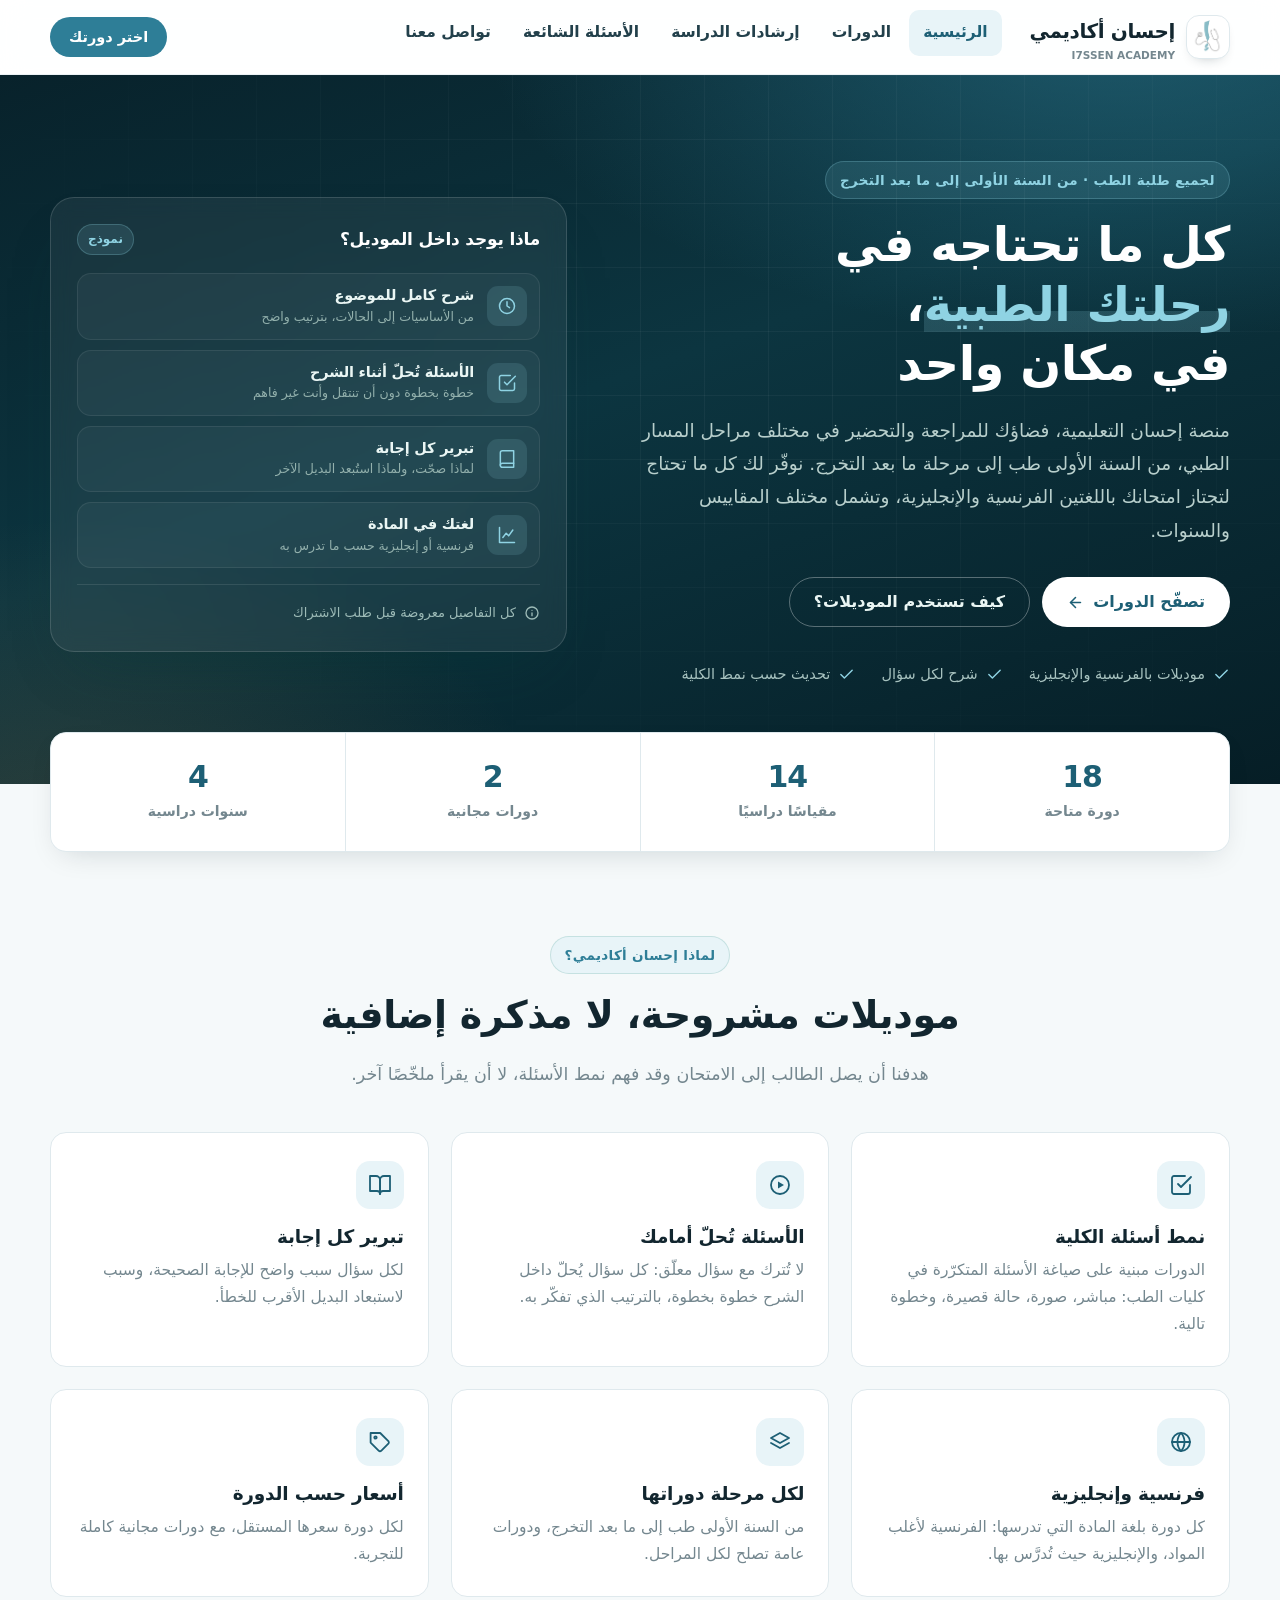
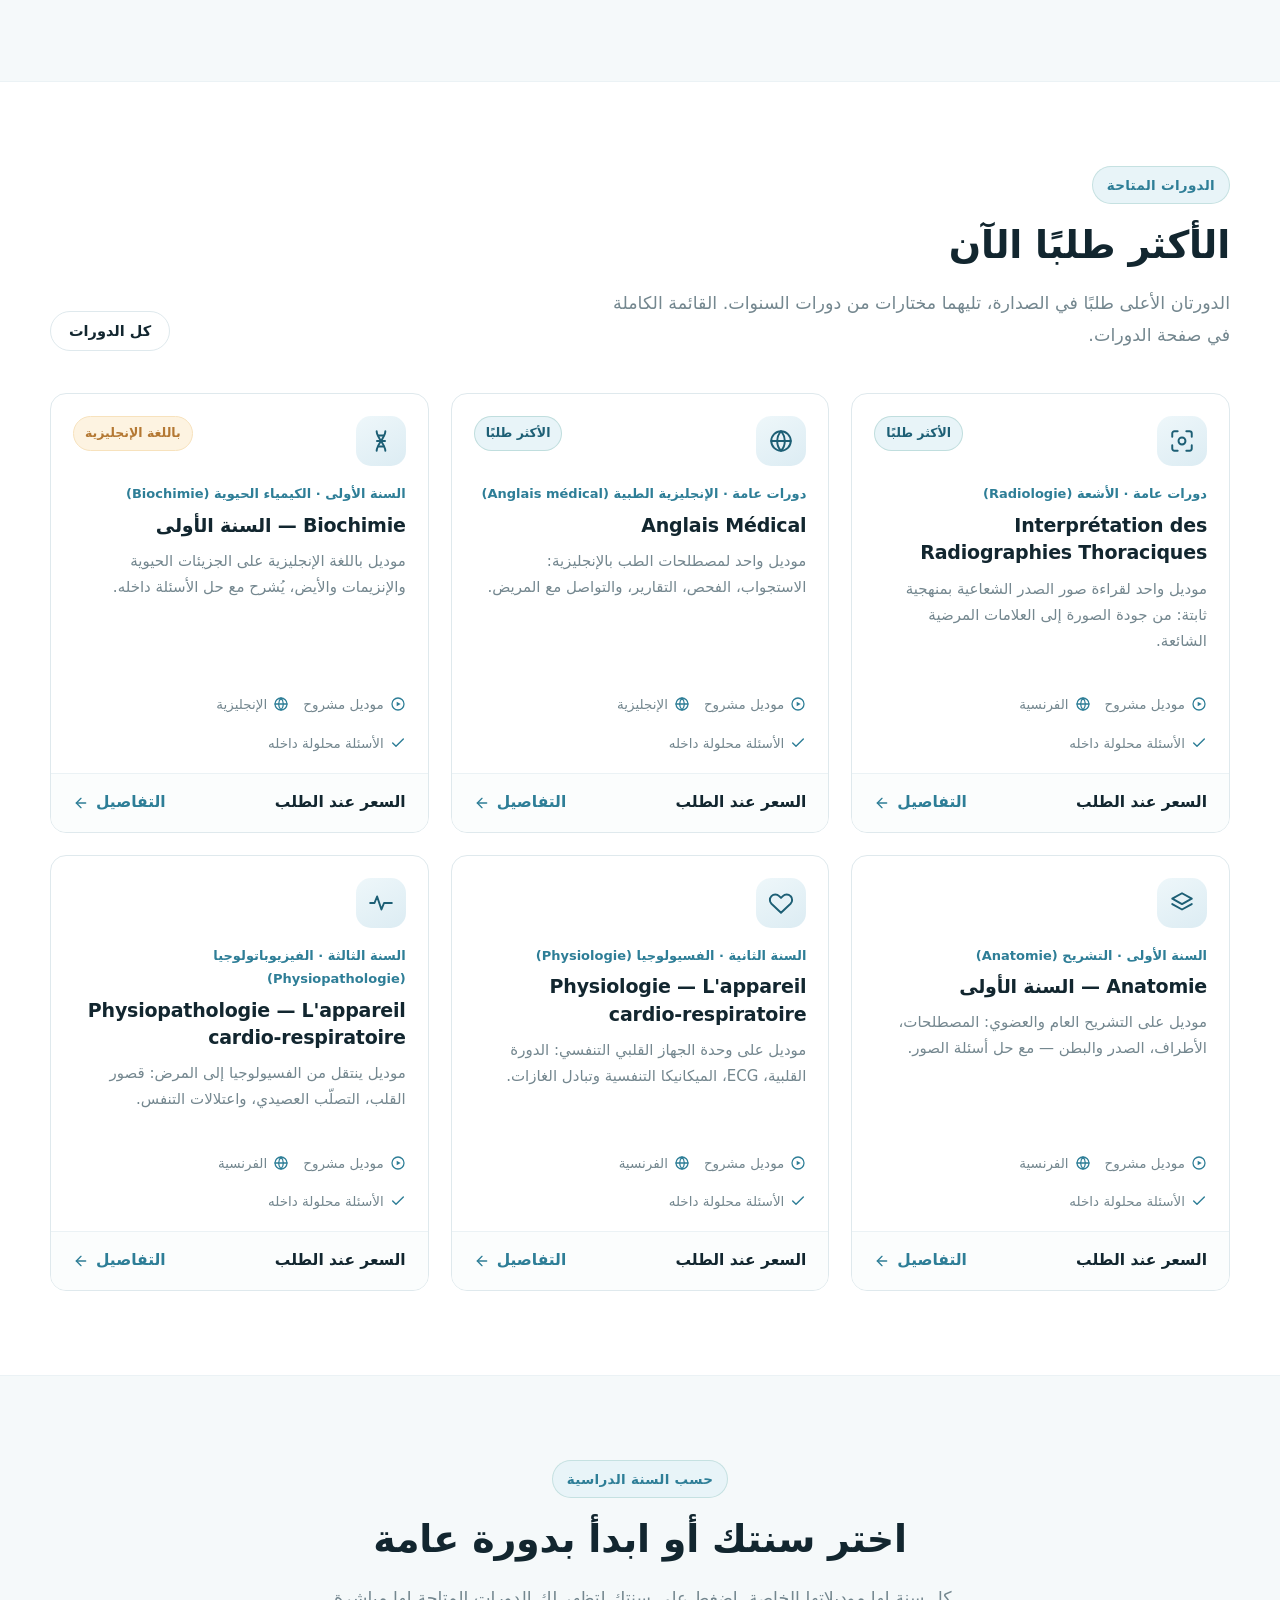
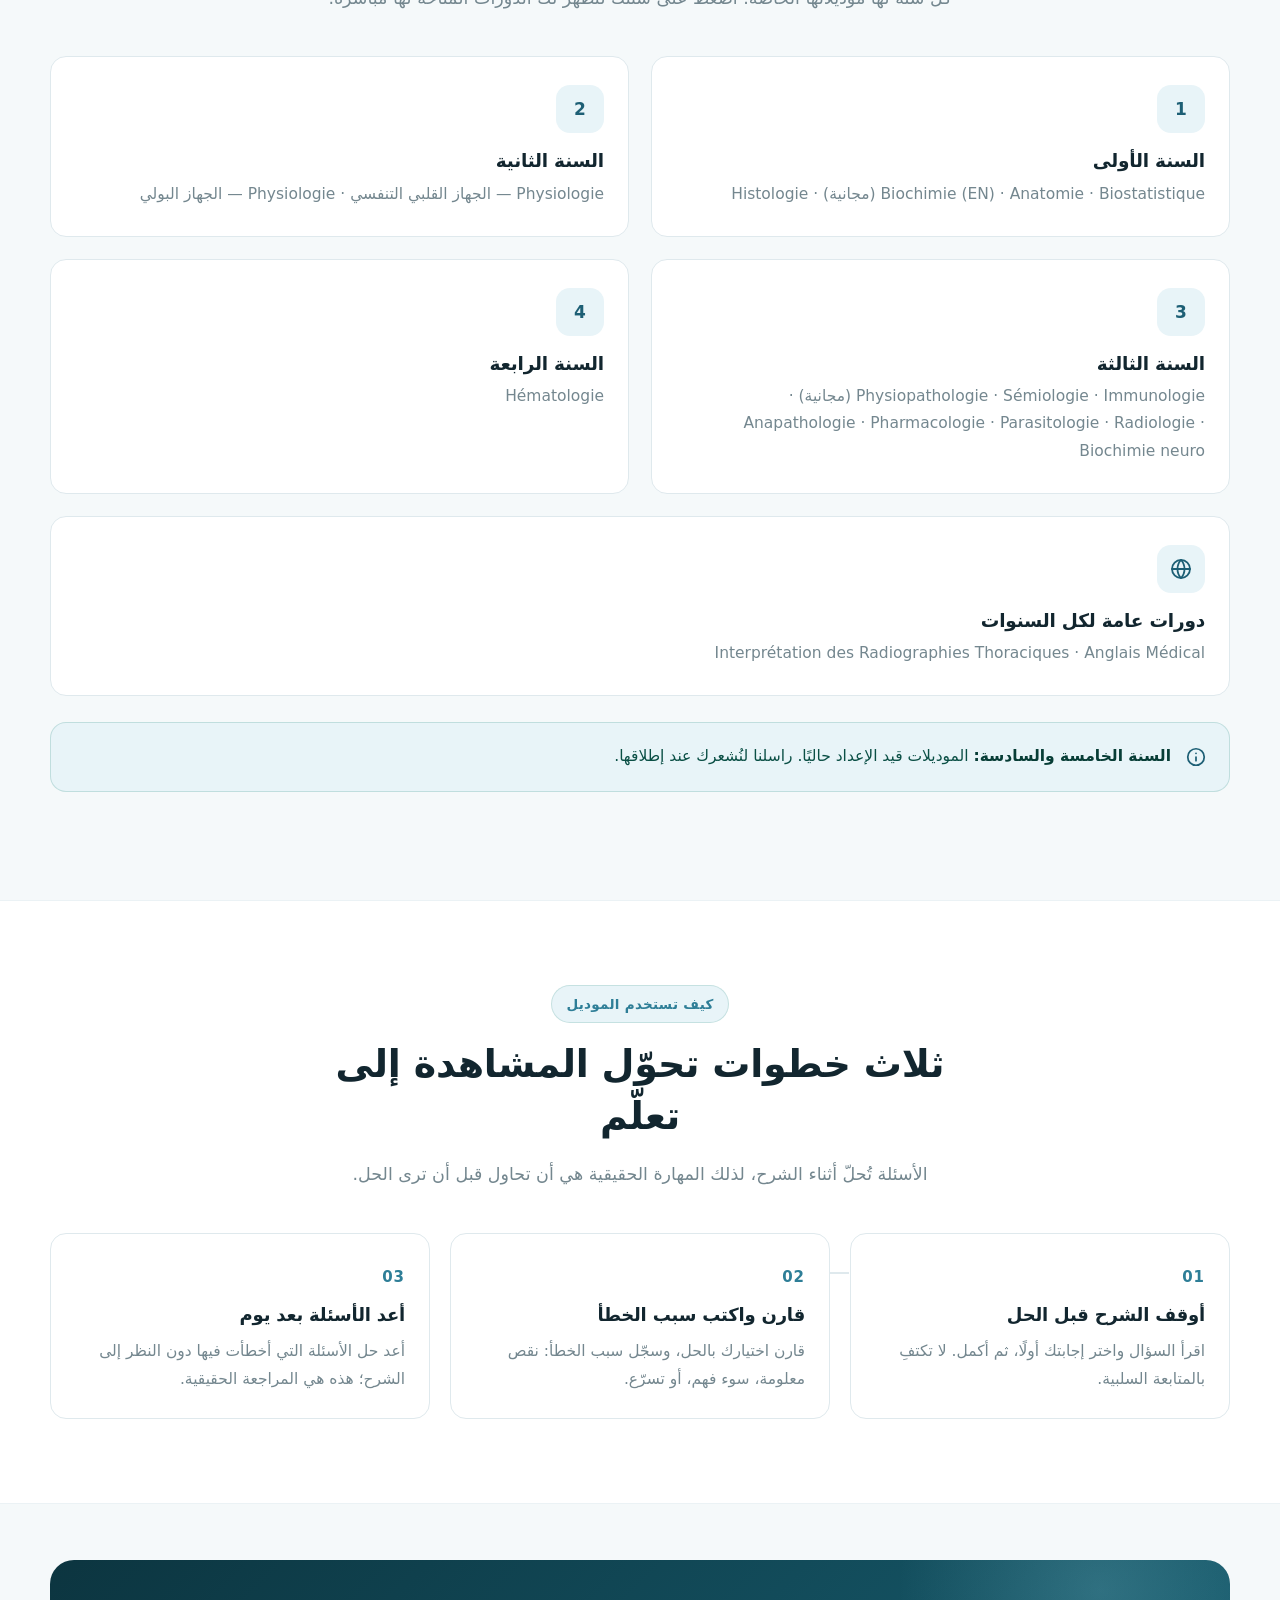
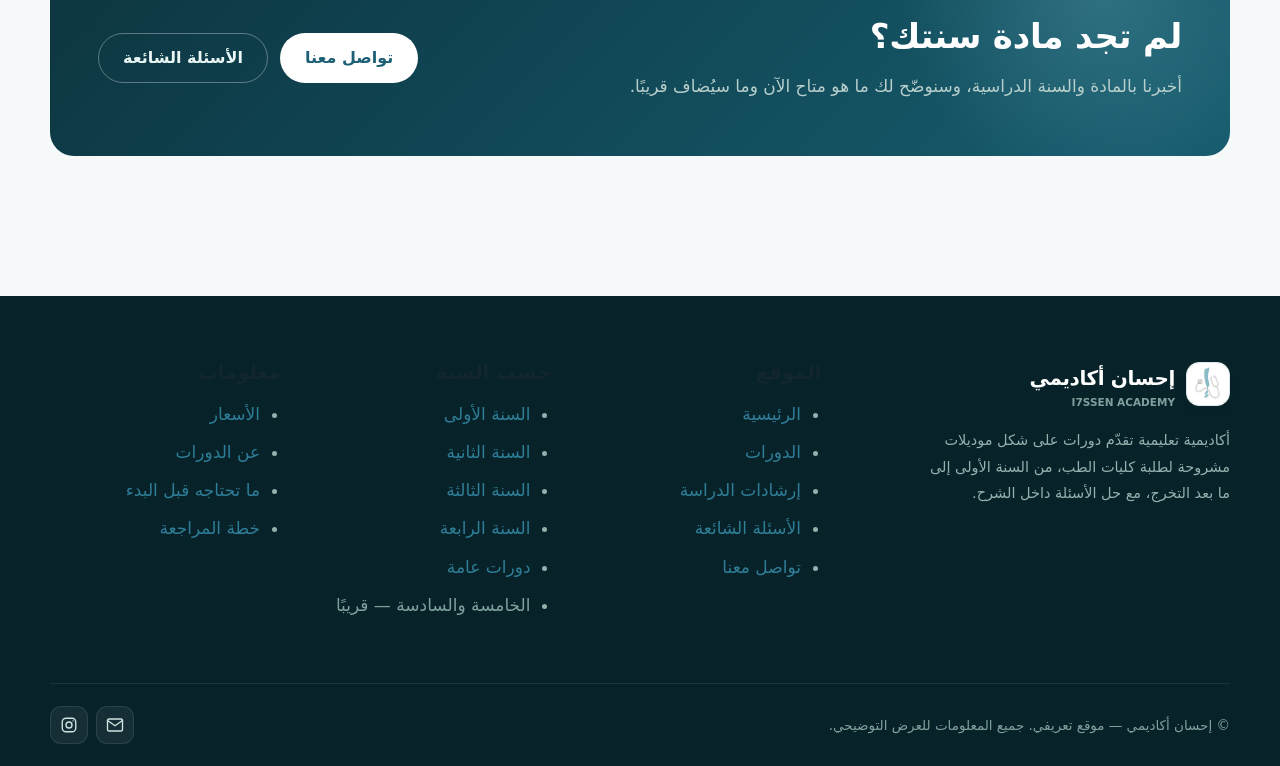
==== commit 93b833f6: "Add files via upload" ====
--- a/index.html
+++ b/index.html
@@ -6,6 +6,24 @@
   <meta name="viewport" content="width=device-width, initial-scale=1">
   <title>إحسان أكاديمي | موديلات طبية لطلبة كليات الطب</title>
   <meta name="description" content="منصة إحسان التعليمية — دورات طبية على شكل موديلات مشروحة، من السنة الأولى طب إلى ما بعد التخرج، بالفرنسية والإنجليزية، مع حل الأسئلة داخل الشرح.">
+  <link rel="icon" type="image/png" sizes="32x32" href="assets/img/favicon-32.png">
+  <link rel="icon" type="image/png" sizes="48x48" href="assets/img/favicon-48.png">
+  <link rel="apple-touch-icon" href="assets/img/apple-touch-icon.png">
+  <meta name="theme-color" content="#0d2b35">
+  <meta property="og:type" content="website">
+  <meta property="og:site_name" content="إحسان أكاديمي">
+  <meta property="og:locale" content="ar_DZ">
+  <meta property="og:title" content="إحسان أكاديمي | موديلات طبية لطلبة كليات الطب">
+  <meta property="og:description" content="منصة إحسان التعليمية — دورات طبية على شكل موديلات مشروحة، من السنة الأولى طب إلى ما بعد التخرج، بالفرنسية والإنجليزية، مع حل الأسئلة داخل الشرح.">
+  <meta property="og:url" content="https://abdraoufbenabbes.github.io/i7ssen-academy/">
+  <meta property="og:image" content="https://abdraoufbenabbes.github.io/i7ssen-academy/assets/img/og-image.png">
+  <meta property="og:image:width" content="1200">
+  <meta property="og:image:height" content="630">
+  <meta property="og:image:alt" content="إحسان أكاديمي — كل ما تحتاجه في رحلتك الطبية، في مكان واحد">
+  <meta name="twitter:card" content="summary_large_image">
+  <meta name="twitter:title" content="إحسان أكاديمي | موديلات طبية لطلبة كليات الطب">
+  <meta name="twitter:description" content="منصة إحسان التعليمية — دورات طبية على شكل موديلات مشروحة، من السنة الأولى طب إلى ما بعد التخرج، بالفرنسية والإنجليزية، مع حل الأسئلة داخل الشرح.">
+  <meta name="twitter:image" content="https://abdraoufbenabbes.github.io/i7ssen-academy/assets/img/og-image.png">
   <link rel="preconnect" href="https://fonts.googleapis.com">
   <link rel="preconnect" href="https://fonts.gstatic.com" crossorigin>
   <link href="https://fonts.googleapis.com/css2?family=Tajawal:wght@400;500;700;800;900&display=swap" rel="stylesheet">
@@ -49,9 +67,9 @@
       <div class="container hero__inner">
         <div>
           <span class="eyebrow" style="background:rgba(143,211,227,.12);border-color:rgba(143,211,227,.25);color:#8fd3e3">
-            لطلبة كليات الطب · من السنة الأولى إلى ما بعد التخرج
+            لجميع طلبة الطب · من السنة الأولى إلى ما بعد التخرج
           </span>
-          <h1>موديلات طبية <em>بإحسان</em><br>تفهم بها نمط أسئلة كليتك</h1>
+          <h1>كل ما تحتاجه في <em>رحلتك الطبية</em>، <br class="br-lg">في مكان واحد</h1>
           <p class="hero__text">
             منصة إحسان التعليمية، فضاؤك للمراجعة والتحضير في مختلف مراحل المسار الطبي،
             من السنة الأولى طب إلى مرحلة ما بعد التخرج. نوفّر لك كل ما تحتاج
--- a/assets/css/style.css
+++ b/assets/css/style.css
@@ -378,11 +378,15 @@
 
 .hero h1 {
   color: #fff;
-  font-size: clamp(32px, 4.4vw, 52px);
-  line-height: 1.22;
+  font-size: clamp(28px, 4.2vw, 48px);
+  line-height: 1.24;
   margin-bottom: 20px;
-  letter-spacing: -1px;
-}
+  letter-spacing: -.5px;
+  text-wrap: balance;
+}
+
+.br-lg { display: none; }
+@media (min-width: 980px) { .br-lg { display: inline; } }
 
 .hero h1 em {
   font-style: normal;
